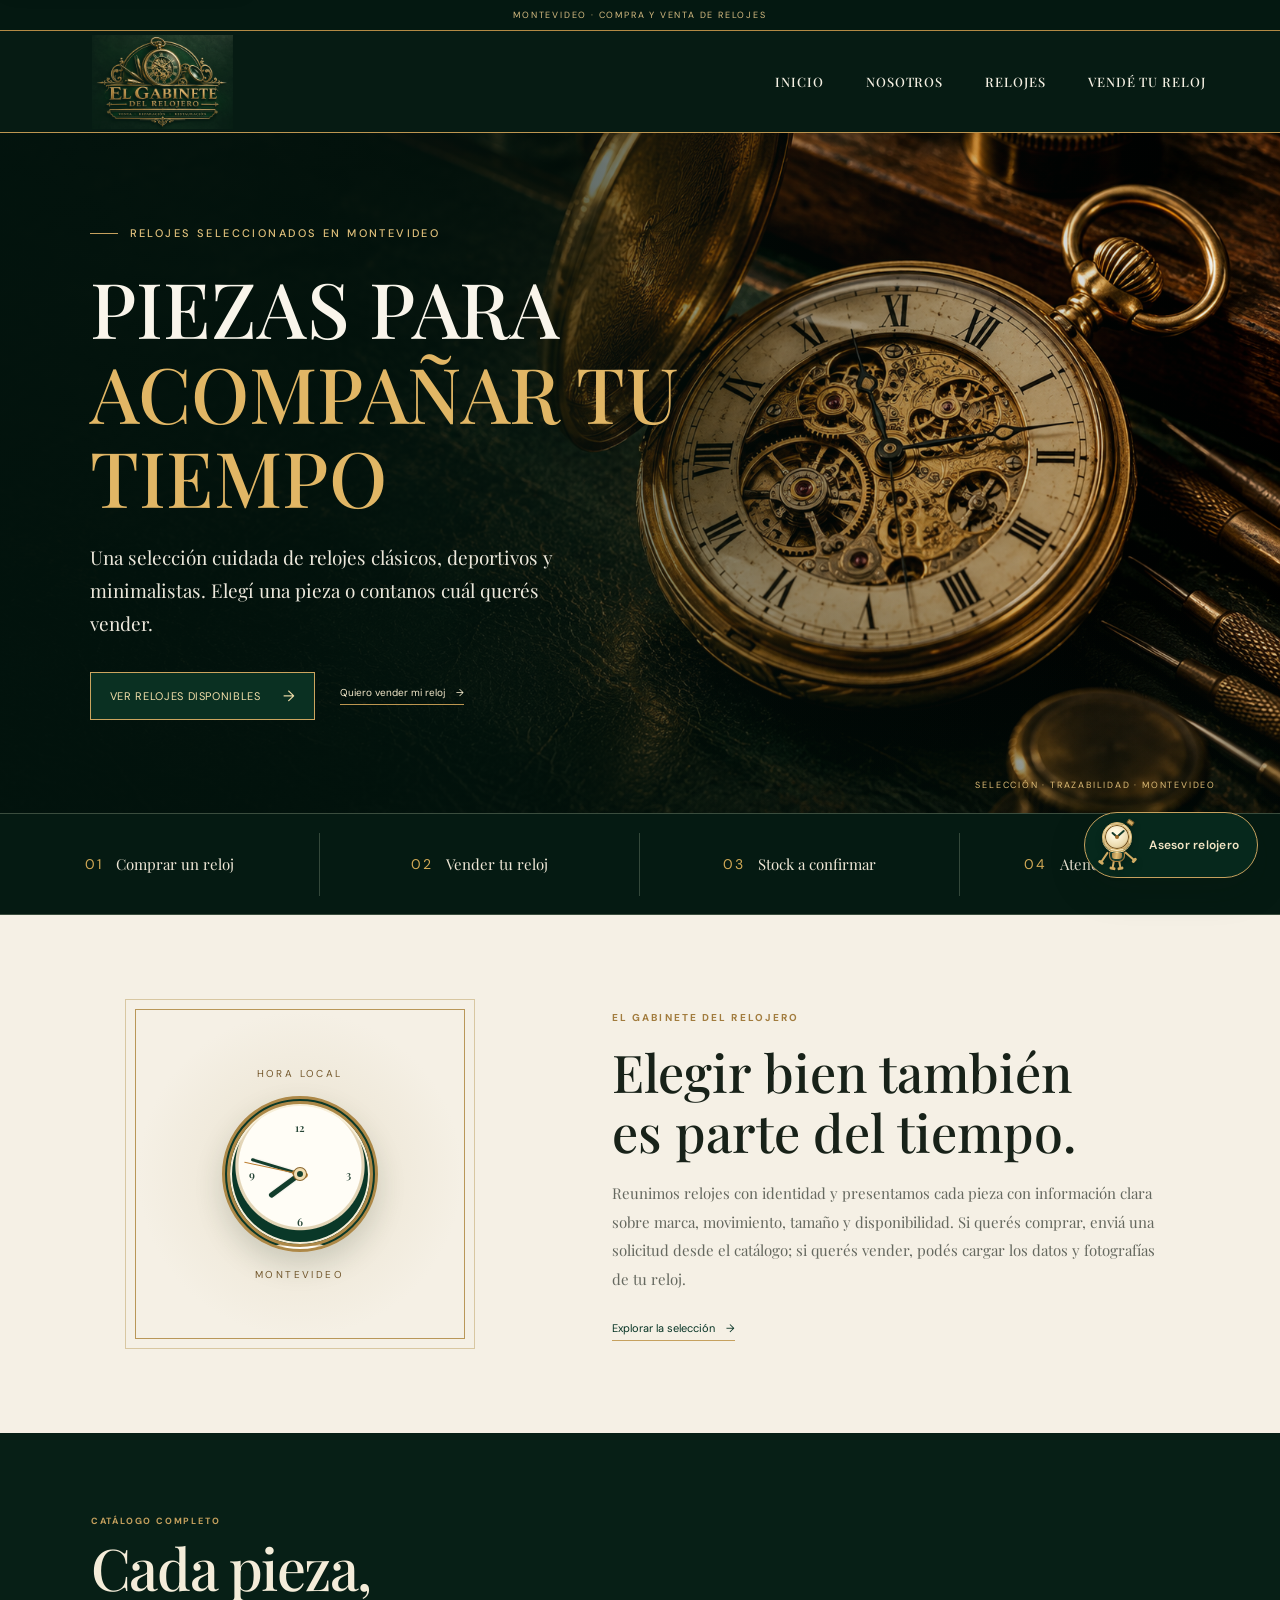
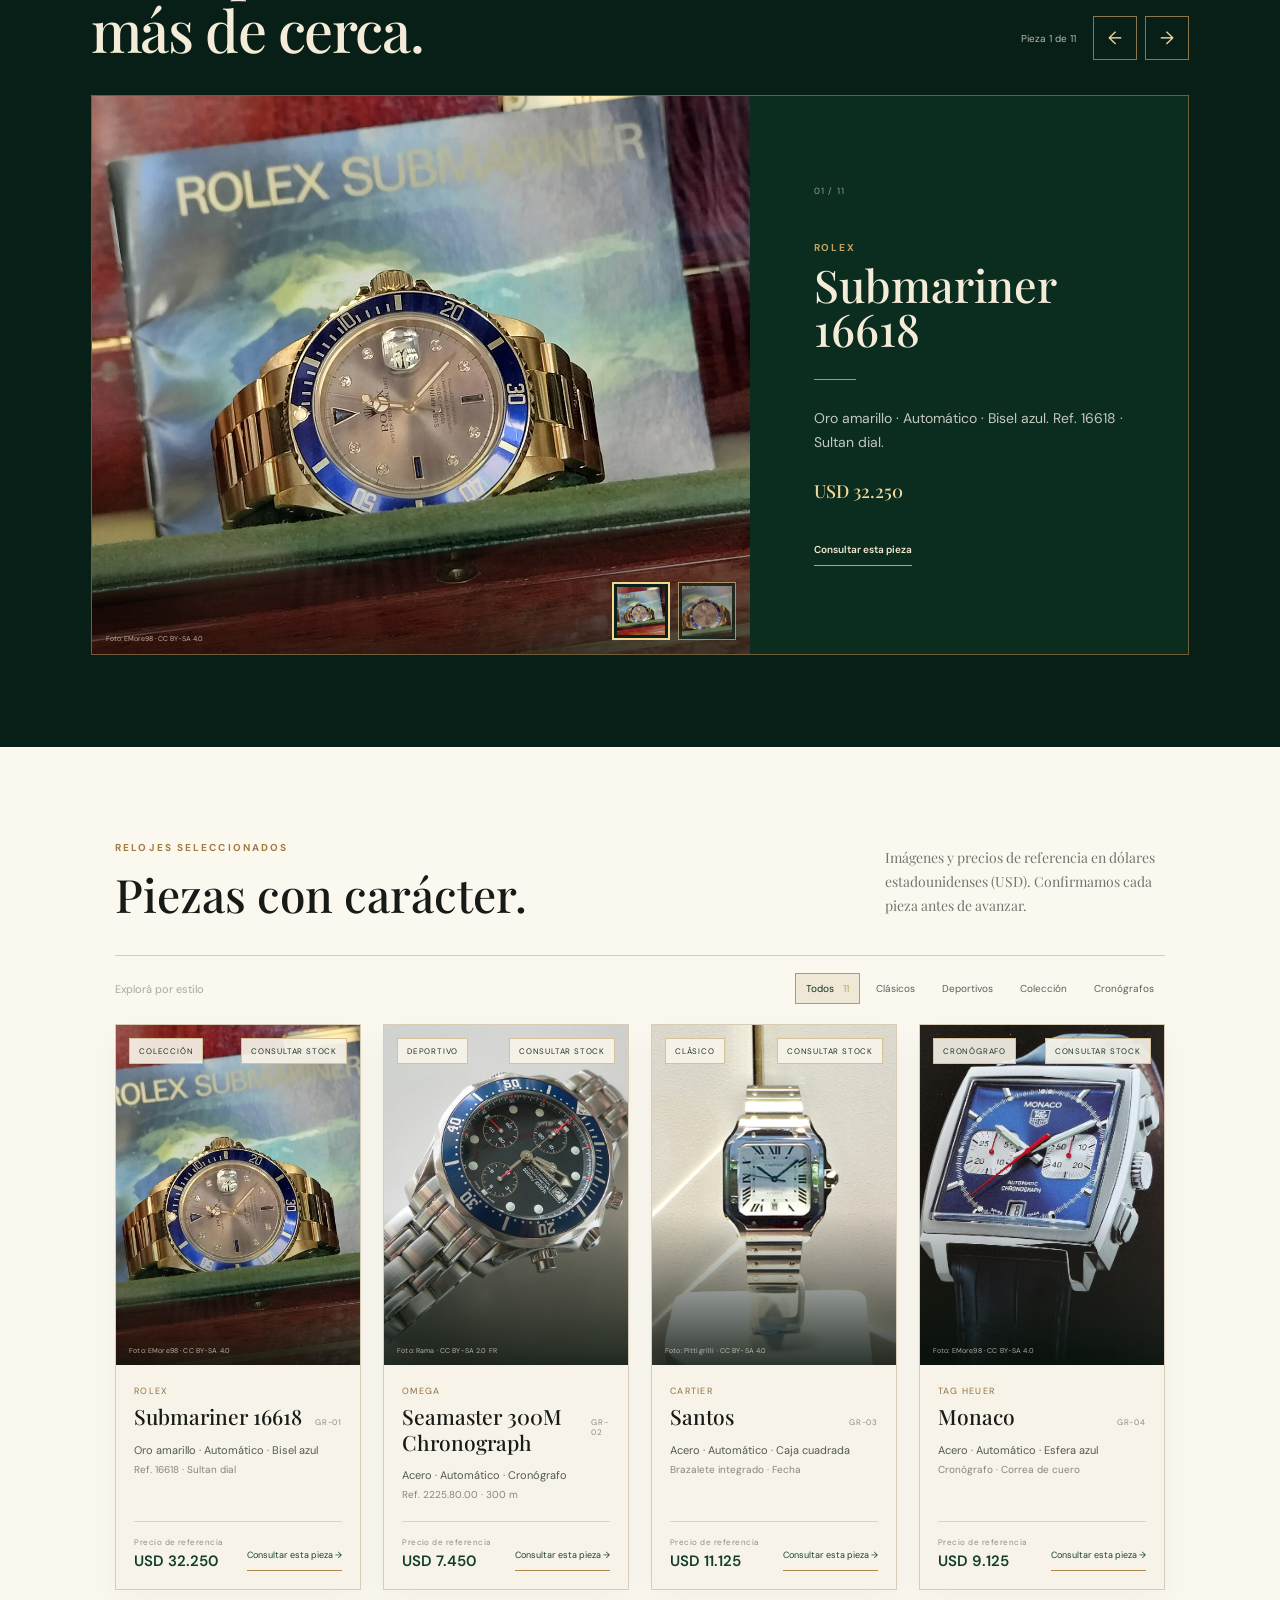
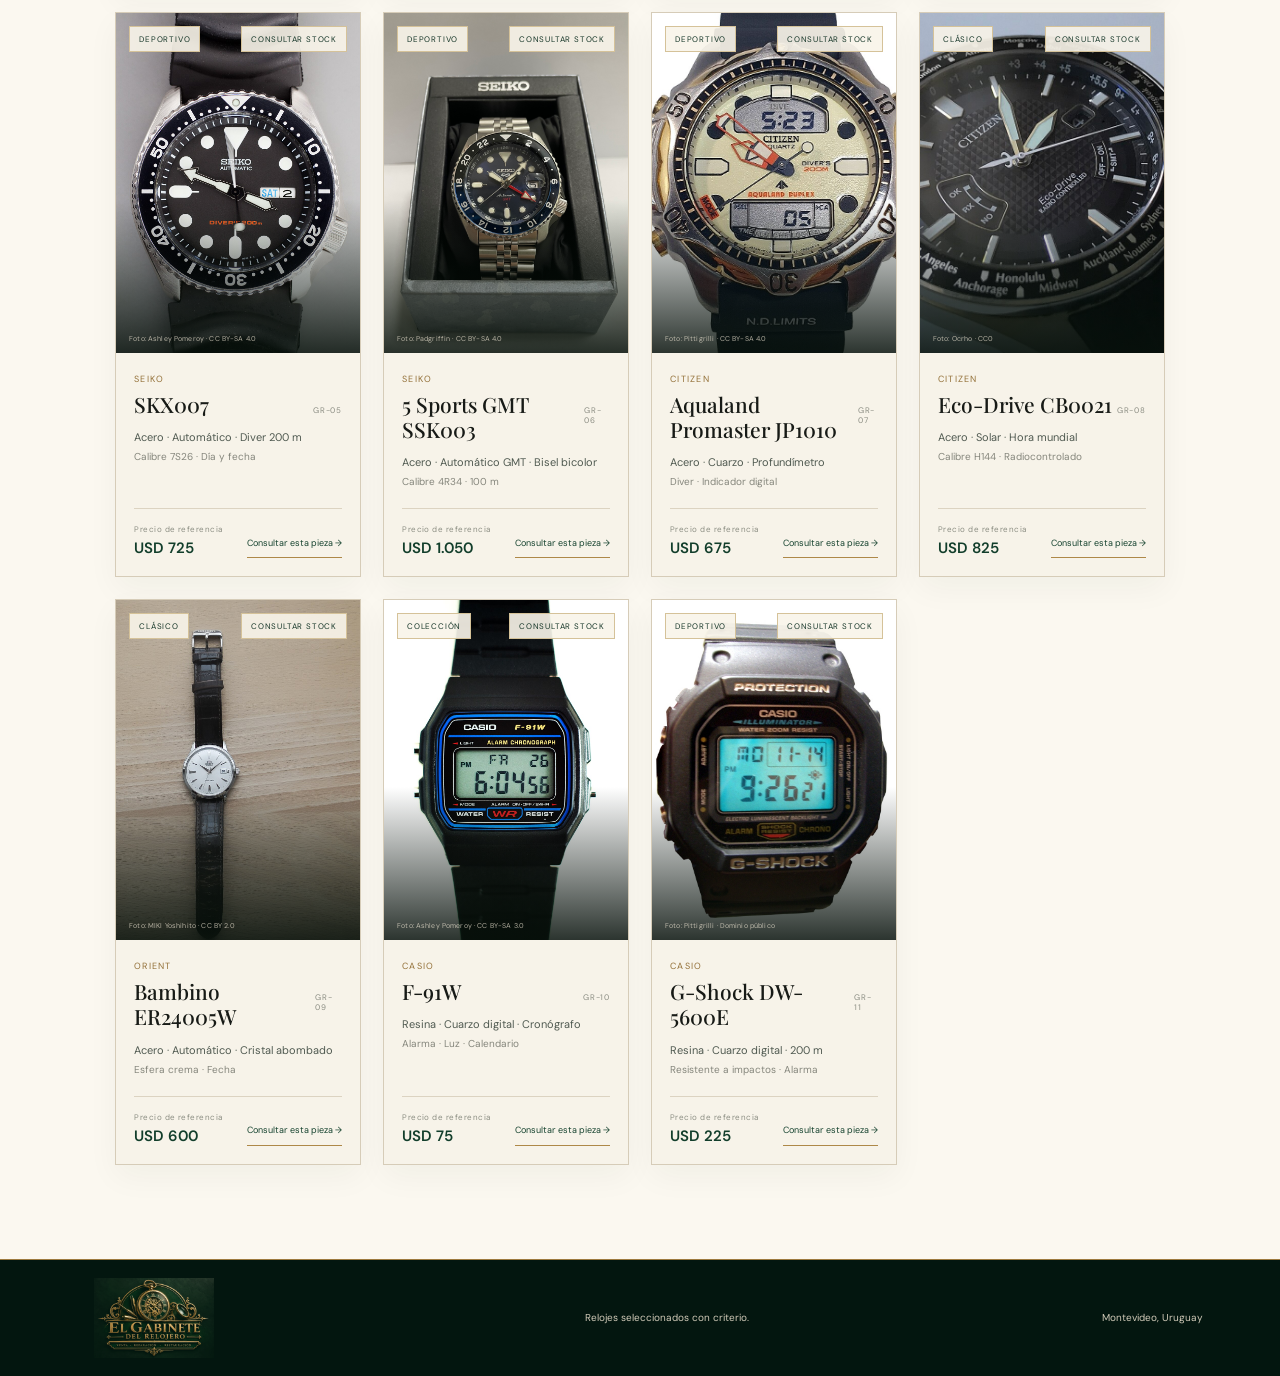
==== index.html @ c12ed879 "Primera subida de proyecto" ====
<!doctype html>
<html lang="es-UY">
<head>
  <meta charset="utf-8">
  <meta name="viewport" content="width=device-width, initial-scale=1">
  <meta name="theme-color" content="#062017">
  <meta name="description" content="El Gabinete del Relojero: compra y venta de relojes seleccionados en Montevideo.">
  <title>El Gabinete del Relojero — Relojes seleccionados</title>
  <link rel="preconnect" href="https://fonts.googleapis.com">
  <link rel="preconnect" href="https://fonts.gstatic.com" crossorigin>
  <link rel="preload" href="assets/hero-watch.png" as="image" fetchpriority="high">
  <link href="https://fonts.googleapis.com/css2?family=DM+Sans:wght@400;500;600;700&family=Playfair+Display:wght@500;600;700&display=swap" rel="stylesheet">
  <link rel="stylesheet" href="styles.css">
</head>
<body>
  <a class="skip-link" id="skip-link" href="#store-view">Saltar al contenido principal</a>
  <div class="announcement">MONTEVIDEO · COMPRA Y VENTA DE RELOJES</div>
  <header class="site-header">
    <a class="brand" href="#inicio" aria-label="El Gabinete del Relojero, inicio"><img class="brand-logo" src="assets/logo.png" alt="El Gabinete del Relojero" width="1536" height="1024" fetchpriority="high"></a>
    <button class="menu-toggle" id="menu-toggle" type="button" aria-expanded="false" aria-controls="main-nav" aria-label="Abrir menú">☰</button>
    <nav class="main-nav" id="main-nav" aria-label="Navegación principal"><a href="#inicio">Inicio</a><a href="#nosotros">Nosotros</a><a href="#relojes">Relojes</a><a href="vende-tu-reloj.html">Vendé tu reloj</a></nav>
  </header>

  <main id="store-view">
    <section class="hero" id="inicio">
      <div class="hero-copy">
        <p class="eyebrow"><span aria-hidden="true"></span> RELOJES SELECCIONADOS EN MONTEVIDEO</p>
        <h1>PIEZAS PARA<br><em>ACOMPAÑAR TU TIEMPO</em></h1>
        <p class="hero-intro">Una selección cuidada de relojes clásicos, deportivos y minimalistas. Elegí una pieza o contanos cuál querés vender.</p>
        <div class="hero-actions"><a class="button button-dark" href="#relojes">Ver relojes disponibles <span aria-hidden="true">→</span></a><a class="text-link" href="vende-tu-reloj.html">Quiero vender mi reloj <span aria-hidden="true">→</span></a></div>
      </div>
      <span class="hero-caption">SELECCIÓN · TRAZABILIDAD · MONTEVIDEO</span>
    </section>

    <section class="trust-row" aria-label="Opciones principales"><a href="#relojes"><b>01</b><span>Comprar un reloj</span></a><a href="vende-tu-reloj.html"><b>02</b><span>Vender tu reloj</span></a><a href="#relojes"><b>03</b><span>Stock a confirmar</span></a><a href="#nosotros"><b>04</b><span>Atención personalizada</span></a></section>

    <section class="about-section section-wrap" id="nosotros">
      <div class="about-mark"><span>HORA LOCAL</span><div class="live-watch" id="live-watch" role="img" aria-label="Hora actual en Montevideo"><span class="clock-number clock-twelve">12</span><span class="clock-number clock-three">3</span><span class="clock-number clock-six">6</span><span class="clock-number clock-nine">9</span><span class="clock-hand hour-hand" aria-hidden="true"></span><span class="clock-hand minute-hand" aria-hidden="true"></span><span class="clock-hand second-hand" aria-hidden="true"></span><span class="clock-pin" aria-hidden="true"></span></div><span>MONTEVIDEO</span></div>
      <div class="about-copy"><p class="eyebrow">EL GABINETE DEL RELOJERO</p><h2>Elegir bien también<br>es parte del tiempo.</h2><p>Reunimos relojes con identidad y presentamos cada pieza con información clara sobre marca, movimiento, tamaño y disponibilidad. Si querés comprar, enviá una solicitud desde el catálogo; si querés vender, podés cargar los datos y fotografías de tu reloj.</p><a class="text-link" href="#relojes">Explorar la selección <span aria-hidden="true">→</span></a></div>
    </section>

    <section class="japan-showcase" aria-labelledby="japan-showcase-title">
      <header class="showcase-header">
        <div><p>CATÁLOGO COMPLETO</p><h2 id="japan-showcase-title">Cada pieza, más de cerca.</h2></div>
        <div class="showcase-navigation"><span id="japan-showcase-status" aria-live="polite">Pieza 1 de 11</span><button id="japan-showcase-prev" type="button" aria-label="Ver reloj anterior">←</button><button id="japan-showcase-next" type="button" aria-label="Ver reloj siguiente">→</button></div>
      </header>
      <div class="showcase-track" id="japan-showcase-track" role="region" aria-roledescription="carrusel" aria-label="Todos los relojes del catálogo" tabindex="0"></div>
    </section>

    <section class="collection section-wrap" id="relojes">
      <div class="section-heading"><div><p class="eyebrow">RELOJES SELECCIONADOS</p><h2>Piezas con carácter.</h2></div><p class="section-note">Imágenes y precios de referencia en dólares estadounidenses (USD). Confirmamos cada pieza antes de avanzar.</p></div>
      <div class="category-row"><span class="category-label" id="filter-label">Explorá por estilo</span><div class="filters" id="filters" role="group" aria-labelledby="filter-label"><button class="filter active" type="button" data-filter="Todos" aria-pressed="true">Todos <span id="product-count" aria-hidden="true">04</span></button><button class="filter" type="button" data-filter="Clásico" aria-pressed="false">Clásicos</button><button class="filter" type="button" data-filter="Deportivo" aria-pressed="false">Deportivos</button><button class="filter" type="button" data-filter="Colección" aria-pressed="false">Colección</button><button class="filter" type="button" data-filter="Cronógrafo" aria-pressed="false">Cronógrafos</button></div></div>
      <div class="product-grid" id="product-grid" aria-live="polite"></div>
    </section>

  </main>
  <section class="watch-assistant" id="watch-assistant" data-context="general" aria-label="Asistente virtual">
    <div class="assistant-panel" id="assistant-panel" aria-labelledby="assistant-title" hidden>
      <header class="assistant-header">
        <div class="assistant-identity"><span class="clock-friend clock-friend-small" aria-hidden="true"><span class="clock-friend-crown"></span><span class="clock-friend-head"><span class="clock-friend-hour"></span><span class="clock-friend-minute"></span><span class="clock-friend-pin"></span></span><span class="clock-friend-body"></span><span class="clock-friend-arm clock-friend-arm-left"></span><span class="clock-friend-arm clock-friend-arm-right"></span><span class="clock-friend-leg clock-friend-leg-left"></span><span class="clock-friend-leg clock-friend-leg-right"></span></span><span><b id="assistant-title">El Gabinete te asesora</b><small>Asistente virtual · Montevideo</small></span></div>
        <div class="assistant-tools">
          <button class="assistant-icon-button" id="assistant-history-toggle" type="button" aria-label="Ver conversaciones anteriores" title="Conversaciones anteriores">◷</button>
          <button class="assistant-icon-button" id="assistant-new" type="button" aria-label="Iniciar una conversación nueva" title="Nueva conversación">＋</button>
          <button class="assistant-icon-button" id="assistant-close" type="button" aria-label="Cerrar asistente" title="Cerrar">×</button>
        </div>
      </header>
      <div class="assistant-history" id="assistant-history" hidden><p>Conversaciones recientes</p><div id="assistant-history-list"></div></div>
      <div class="assistant-messages" id="assistant-messages" role="log" aria-live="polite" aria-relevant="additions text" aria-label="Mensajes de la conversación"></div>
      <form class="assistant-form" id="assistant-form">
        <label class="sr-only" for="assistant-input">Escribí tu consulta</label>
        <textarea id="assistant-input" name="message" rows="1" maxlength="2000" placeholder="¿En qué podemos ayudarte?" required></textarea>
        <button type="submit" id="assistant-send" aria-label="Enviar mensaje"><span aria-hidden="true">↑</span></button>
      </form>
      <p class="assistant-note">Orientación general. La disponibilidad se confirma al responder tu solicitud.</p>
    </div>
    <button class="assistant-launcher" id="assistant-open" type="button" aria-label="Abrir asesor relojero" aria-expanded="false" aria-controls="assistant-panel"><span class="clock-friend" aria-hidden="true"><span class="clock-friend-crown"></span><span class="clock-friend-head"><span class="clock-friend-hour"></span><span class="clock-friend-minute"></span><span class="clock-friend-pin"></span></span><span class="clock-friend-body"></span><span class="clock-friend-arm clock-friend-arm-left"></span><span class="clock-friend-arm clock-friend-arm-right"></span><span class="clock-friend-leg clock-friend-leg-left"></span><span class="clock-friend-leg clock-friend-leg-right"></span></span><span>Asesor relojero</span></button>
  </section>
  <div class="toast" id="toast" role="status" aria-live="polite" aria-atomic="true"></div>
  <footer class="site-footer"><a class="brand footer-brand" href="#inicio"><img class="brand-logo" src="assets/logo.png" alt="El Gabinete del Relojero" width="1536" height="1024" loading="lazy"></a><span>Relojes seleccionados con criterio.</span><span>Montevideo, Uruguay</span></footer>
  <script src="app.js"></script>
  <script src="chat-widget.js" defer></script>
</body>
</html>
---- styles.css ----
﻿:root{--paper:#f5f2ec;--white:#fffefa;--ink:#202522;--muted:#777d74;--line:#dedbd2;--green:#234737;--green2:#365a48;--gold:#bd9762;--serif:'Playfair Display',Georgia,serif;--sans:'DM Sans',Arial,sans-serif}*{box-sizing:border-box}html{scroll-behavior:smooth}body{margin:0;background:var(--paper);color:var(--ink);font-family:var(--sans);font-size:14px}button,input{font:inherit}button,a{-webkit-tap-highlight-color:transparent}a{color:inherit;text-decoration:none}.announcement{height:30px;background:var(--green);color:#e7e8df;text-align:center;font-size:10px;letter-spacing:.12em;padding:8px}.site-header{height:82px;padding:0 7.1%;display:flex;align-items:center;justify-content:space-between;border-bottom:1px solid #d7d3ca;background:var(--paper)}.brand{display:flex;align-items:center;gap:11px;font-size:12px;letter-spacing:.13em;line-height:1.25}.brand b{font-weight:700}.brand small{display:block;color:var(--muted);font-size:8px;letter-spacing:.19em;margin-top:5px}.brand-mark{width:34px;height:34px;border:1px solid var(--gold);color:var(--green);display:grid;place-items:center;font:600 13px var(--serif);letter-spacing:-.06em}.main-nav{display:flex;gap:38px;color:#535951;font-size:12px}.main-nav a:hover,.text-link:hover{color:var(--gold)}.admin-link{background:none;border:0;border-bottom:1px solid var(--green);color:var(--green);font-size:11px;padding:8px 0;cursor:pointer}.admin-link span{padding-left:8px}.hero{min-height:515px;display:grid;grid-template-columns:1fr 1fr;padding:66px 12.1% 52px;overflow:hidden}.hero-copy{position:relative;z-index:1;padding-top:18px}.eyebrow{font-size:9px;letter-spacing:.2em;color:var(--green);font-weight:700}.hero .eyebrow{display:flex;align-items:center;gap:9px}.hero .eyebrow span{display:block;width:20px;height:1px;background:var(--gold)}h1,h2,p{margin-top:0}.hero h1{font:500 clamp(47px,6vw,72px)/.98 var(--serif);letter-spacing:-.045em;margin:28px 0 22px}.hero-intro{max-width:360px;color:#686d65;font-size:13px;line-height:1.8}.hero-actions{display:flex;align-items:center;gap:24px;margin-top:28px}.button{display:inline-flex;align-items:center;justify-content:space-between;gap:22px;padding:14px 17px;font-size:10px;letter-spacing:.02em;transition:transform .2s,opacity .2s}.button span{font-size:15px}.button-dark{background:var(--green);color:white}.button-dark:hover{background:var(--green2);transform:translateY(-1px)}.text-link{font-size:10px;border-bottom:1px solid var(--gold);padding:0 0 5px;color:var(--green)}.text-link span{padding-left:8px}.hero-note{position:absolute;bottom:-22px;display:flex;gap:10px;align-items:center;color:#747970;font:11px/1.55 var(--serif)}.note-line{height:30px;width:1px;background:var(--gold)}.hero-art{position:relative;min-height:390px;display:grid;place-items:center}.sun-disc{position:absolute;width:292px;height:292px;border-radius:50%;background:#e9e4d8;right:7%;top:2%}.art-orbit{position:absolute;border:1px solid #ded8c9;border-radius:50%;width:380px;height:380px;right:-1%;top:-5%}.hero-watch{position:relative;width:138px;height:300px;display:flex;flex-direction:column;align-items:center;filter:drop-shadow(12px 18px 13px #45513a30);transform:rotate(-11deg);z-index:1}.watch-strap{width:74px;height:106px;background:linear-gradient(90deg,#565345,#857b60 45%,#49473b);border:1px solid #49463b;position:relative}.strap-top{border-radius:32px 32px 9px 9px}.strap-bottom{border-radius:8px 8px 30px 30px}.watch-strap:after{content:'';position:absolute;inset:15px 24px;background:repeating-linear-gradient(to bottom,transparent 0 12px,#d2c49d 12px 13px)}.watch-face{width:138px;height:138px;border-radius:50%;background:linear-gradient(135deg,#c7a16a,#f0dfb8 25%,#927044 48%,#e5c895 64%,#795c38);padding:7px;z-index:1;box-shadow:inset 0 0 0 1px #655238}.face-inner{height:100%;border-radius:50%;border:2px solid #d2b980;background:radial-gradient(circle at 32% 23%,#395847,#1e3c30 73%);position:relative}.face-inner:before{content:'EL GABINETE';position:absolute;top:38px;left:0;right:0;text-align:center;color:#e2d6b8;font:6px var(--sans);letter-spacing:.12em}.hand{position:absolute;display:block;left:50%;bottom:50%;transform-origin:bottom;background:#ead9b1;border-radius:3px}.hand-hour{width:3px;height:30px;transform:translateX(-50%) rotate(42deg)}.hand-minute{width:2px;height:43px;transform:translateX(-50%) rotate(137deg)}.pin{position:absolute;left:50%;top:50%;width:7px;height:7px;background:#c8a771;border-radius:50%;transform:translate(-50%,-50%)}.date{position:absolute;right:17px;top:62px;color:#e6d8bb;font-size:5px}.tick{position:absolute;width:1px;height:5px;background:#c7ae7b;left:50%;top:5px;transform-origin:0 54px}.t1{transform:rotate(90deg)}.t2{transform:rotate(180deg)}.t3{transform:rotate(270deg)}.crown{position:absolute;width:9px;height:17px;background:#aa895a;right:-7px;top:142px;border-radius:0 4px 4px 0}.art-caption{position:absolute;bottom:0;right:0;font-size:8px;letter-spacing:.16em;color:#747a70}.trust-row{min-height:72px;border-top:1px solid var(--line);border-bottom:1px solid var(--line);display:flex;justify-content:center;gap:9%;align-items:center}.trust-row div{display:flex;align-items:center;gap:10px;color:#646a61;font-size:10px}.trust-row b{font:14px var(--serif);color:var(--gold)}.section-wrap{padding:80px 12.1%}.section-heading{display:flex;justify-content:space-between;align-items:end;margin-bottom:34px}.section-heading h2,.tracking h2{font:500 34px/1.15 var(--serif);letter-spacing:-.025em;margin:12px 0 0}.category-row{display:flex;align-items:center;justify-content:space-between;border-top:1px solid var(--line);padding:16px 0 20px}.category-label{font-size:10px;color:var(--muted)}.filters{display:flex;gap:8px}.filter{border:1px solid transparent;background:none;padding:8px 10px;color:#777d74;font-size:10px;cursor:pointer}.filter.active{border-color:#c4b69e;color:var(--green);background:#ede9df}.filter span{padding-left:6px;color:var(--gold)}.product-grid{display:grid;grid-template-columns:repeat(4,1fr);gap:18px}.product-card{min-width:0}.product-visual{height:204px;background:#eae6dd;position:relative;display:grid;place-items:center;overflow:hidden}.product-card:nth-child(2n) .product-visual{background:#e6e9e3}.product-tag{position:absolute;left:12px;top:12px;background:var(--white);padding:6px 8px;font-size:8px;letter-spacing:.06em;color:var(--green);z-index:1}.mini-watch{height:142px;width:69px;position:relative;display:flex;align-items:center;flex-direction:column;filter:drop-shadow(6px 8px 5px #2431282a);transform:rotate(-10deg)}.mini-strap{width:31px;height:52px;background:linear-gradient(90deg,#423e32,#8c7653,#453e32)}.mini-dial{position:relative;width:68px;height:68px;border-radius:50%;padding:6px;background:linear-gradient(140deg,#dec48f,#907149,#e6d1a9);z-index:1}.mini-dial:before{content:'';position:absolute;inset:5px;border-radius:50%;background:var(--dial,#2c4a3e);border:1px solid #cbb27c}.mini-dial:after{content:'';position:absolute;top:22px;left:33px;width:1px;height:19px;background:#e9d9b9;transform:rotate(35deg);transform-origin:bottom}.mini-strap.bottom{height:39px}.product-card:nth-child(2) .mini-strap{background:linear-gradient(90deg,#262723,#6b6b60,#282925)}.product-card:nth-child(2) .mini-dial:before{background:#242b2d}.product-card:nth-child(3) .mini-strap,.product-card:nth-child(4) .mini-strap{background:linear-gradient(90deg,#8b5134,#c58b62,#75432d)}.product-card:nth-child(3) .mini-dial:before{background:#e5ddcc}.product-card:nth-child(4) .mini-dial:before{background:#325960}.product-details{padding:14px 1px}.product-meta{display:flex;justify-content:space-between;align-items:center}.product-name{font:500 16px var(--serif)}.product-category{font-size:8px;letter-spacing:.1em;color:#8b8c81;text-transform:uppercase}.product-description{font-size:10px;color:#777d74;margin:8px 0 12px}.product-bottom{display:flex;justify-content:space-between;align-items:center}.price{font-size:12px;font-weight:600;color:var(--green)}.add-sale{border:0;background:none;color:var(--green);font-size:9px;border-bottom:1px solid var(--gold);padding:0 0 4px;cursor:pointer}.service-band{display:grid;grid-template-columns:1fr 1fr;background:var(--green);color:#f5f2ec;min-height:360px}.service-art{position:relative;overflow:hidden;background:radial-gradient(ellipse at 45% 60%,#49624d 0,#2e4b3a 55%,#234737 77%);display:grid;place-items:center}.service-art:before,.service-art:after{content:'';position:absolute;width:250px;height:250px;border:1px solid #ffffff16;border-radius:50%}.service-art:after{width:330px;height:330px}.tool-dial{width:145px;height:145px;border-radius:50%;background:radial-gradient(circle,#d8c291,#b89a67);position:relative;box-shadow:0 0 0 9px #a28657,0 0 0 11px #e1d0aa,0 15px 22px #17281d66}.tool-dial:before{content:'';position:absolute;inset:12px;border:1px solid #7b684a;border-radius:50%}.tool-sun{position:absolute;inset:27px;border-radius:50%;background:linear-gradient(135deg,#e9d9b1,#bca77b);opacity:.9}.tool-hand{position:absolute;width:3px;height:48px;left:71px;top:28px;background:#435442;transform:rotate(37deg);transform-origin:bottom;border-radius:5px}.tool-center{position:absolute;width:8px;height:8px;border-radius:50%;left:68px;top:68px;background:#425443}.service-stamp{position:absolute;right:20%;bottom:16%;font:10px/1.4 var(--serif);color:#ded1b0;letter-spacing:.1em;transform:rotate(-12deg);border:1px solid #ded1b088;border-radius:50%;width:58px;height:58px;display:grid;place-items:center;text-align:center}.service-copy{padding:64px 12% 58px 10%;align-self:center}.service-copy .eyebrow{color:#cdb589}.service-copy h2{font:500 37px/1.15 var(--serif);margin:16px 0}.service-copy>p:not(.eyebrow){font-size:11px;line-height:1.8;color:#d4d9d0;max-width:420px}.service-points{display:grid;gap:11px;margin:21px 0 25px;font-size:10px;color:#e7e9e2}.service-points span::first-letter{color:#d0b27f}.button-light{background:#e9e2d5;color:var(--green)}.button-light:hover{background:#fff8eb}.tracking{display:grid;grid-template-columns:1.1fr .9fr;gap:10%;align-items:center}.tracking h2{font-size:32px;margin:10px 0}.tracking p:not(.eyebrow){color:#777d74;font-size:11px}.tracking-form label{display:block;font-size:9px;color:#777d74;margin-bottom:8px}.input-combo{display:flex;border:1px solid #cec9be;background:#fffefa}.input-combo input{flex:1;min-width:0;border:0;background:transparent;padding:13px;font-size:11px;outline:none}.input-combo button{width:46px;border:0;background:var(--green);color:white;font-size:18px;cursor:pointer}.tracking-result{font-size:10px;line-height:1.6;margin-top:10px;color:var(--green)}.site-footer{background:#ece8df;border-top:1px solid var(--line);min-height:96px;padding:22px 7.1%;display:flex;align-items:center;justify-content:space-between;color:#73786f;font-size:9px}.footer-brand{color:var(--ink)}.hidden{display:none!important}
/* AdministraciÃ³n */
.admin-view{min-height:calc(100vh - 30px);display:grid;grid-template-columns:235px 1fr;background:#f5f6f3}.admin-sidebar{background:#203c30;color:#edf0ea;padding:26px 18px;display:flex;flex-direction:column}.admin-brand{margin:0 0 50px 4px;color:#f4f2ea}.admin-brand small{color:#abb7a9}.admin-sidebar .sidebar-label{font-size:8px;letter-spacing:.16em;color:#9aa99c;margin:0 0 14px 9px}.side-item{display:flex;align-items:center;gap:11px;padding:12px 10px;background:transparent;color:#c7d0c6;border:0;text-align:left;font-size:11px;cursor:pointer;border-radius:3px}.side-item>span{font-size:15px;width:18px;text-align:center}.side-item.selected,.side-item:hover{background:#355243;color:white}.side-item em{font-style:normal;margin-left:auto;border-radius:10px;background:#bd9762;color:white;font-size:9px;padding:3px 7px}.sidebar-bottom{margin-top:auto;border-top:1px solid #ffffff20;padding:17px 4px 0;font-size:9px;color:#c1cbbf}.online-dot{display:inline-block;width:6px;height:6px;background:#8fbd83;border-radius:50%;margin-right:5px}.sidebar-bottom button{display:block;margin-top:17px;border:0;background:none;color:#d2d9ce;padding:0;font-size:9px;cursor:pointer}.admin-main{min-width:0}.admin-top{min-height:96px;padding:19px 4.6%;display:flex;align-items:center;justify-content:space-between;border-bottom:1px solid #e1e4dc;background:#fbfcf9}.admin-top .eyebrow{font-size:8px;color:#8a9087;margin-bottom:7px}.admin-top h1{font:500 25px var(--serif);margin:0}.admin-user{display:flex;align-items:center;gap:9px;font-size:10px}.admin-user small{display:block;color:#868c82;margin-top:4px;font-size:9px}.user-avatar{width:31px;height:31px;border-radius:50%;display:grid;place-items:center;color:#fff;background:var(--green);font:11px var(--serif)}.admin-content{padding:28px 4.6% 50px;max-width:1250px}.welcome-admin{display:flex;justify-content:space-between;align-items:center;margin-bottom:20px}.welcome-admin h2{font:500 19px var(--serif);margin:0 0 5px}.welcome-admin p{font-size:10px;color:#7e857b;margin:0}.admin-primary{border:0;background:var(--green);color:white;padding:12px 15px;font-size:10px;cursor:pointer}.stat-grid{display:grid;grid-template-columns:repeat(4,1fr);gap:12px;margin-bottom:18px}.stat-card{background:#fff;border:1px solid #e7e9e3;padding:15px}.stat-label{color:#80877d;font-size:9px}.stat-value{display:block;font:500 25px var(--serif);margin:12px 0 7px;color:#283d30}.stat-note{font-size:8px;color:#8c9488}.admin-columns{display:grid;grid-template-columns:1.2fr .8fr;gap:15px}.panel{background:#fff;border:1px solid #e7e9e3;padding:18px;margin-bottom:14px}.panel-head{display:flex;justify-content:space-between;align-items:center;margin-bottom:15px}.panel h3{font:500 15px var(--serif);margin:0}.small-link{border:0;border-bottom:1px solid var(--gold);background:none;color:var(--green);font-size:9px;padding:0 0 3px;cursor:pointer}.data-table{width:100%;border-collapse:collapse;font-size:9px;text-align:left}.data-table th{padding:9px 5px;color:#81877e;border-bottom:1px solid #e9ece5;font-size:8px;font-weight:500}.data-table td{padding:11px 5px;border-bottom:1px solid #f0f1ed;color:#414840}.data-table tr:last-child td{border-bottom:0}.pill{display:inline-block;padding:5px 7px;font-size:8px;background:#edf3e9;color:#476647;border-radius:20px}.pill.warn{background:#f7f0df;color:#94703a}.pill.blue{background:#edf1f3;color:#58717b}.inventory-list{display:grid;gap:12px}.inventory-item{display:flex;align-items:center;gap:10px}.inventory-icon{width:32px;height:32px;background:#eeeae1;display:grid;place-items:center;color:var(--gold);font-size:16px}.inventory-item div:nth-child(2){flex:1}.inventory-item b{font-size:9px;font-weight:500}.inventory-item small{display:block;color:#858b82;font-size:8px;margin-top:4px}.inventory-item strong{font-size:9px;color:var(--green)}.quick-actions{display:grid;grid-template-columns:repeat(3,1fr);gap:10px}.quick-action{border:1px solid #e6e8e2;background:#fafbf8;padding:14px;text-align:left;font-size:9px;color:#495249;cursor:pointer}.quick-action span{display:block;font-size:17px;color:var(--gold);margin-bottom:9px}.page-toolbar{display:flex;align-items:center;justify-content:space-between;margin-bottom:16px}.page-toolbar h2{font:500 19px var(--serif);margin:0}.search-box{border:1px solid #dce0d9;background:#fff;padding:9px 10px;min-width:220px;font-size:9px;outline-color:#63816a}.row-actions{display:flex;gap:5px}.row-action{border:1px solid #dfe3db;background:#fff;padding:5px 7px;color:#506651;font-size:8px;cursor:pointer}.row-action:hover{background:#edf2eb}.empty-state{text-align:center;color:#838a80;padding:32px;font-size:10px}.modal-backdrop{position:fixed;inset:0;background:#18231d75;display:grid;place-items:center;padding:18px;z-index:10}.modal{width:min(440px,100%);background:#fffefa;padding:25px;box-shadow:0 12px 50px #17251c36}.modal h2{font:500 23px var(--serif);margin:0 0 5px}.modal>p{font-size:10px;color:#81877e;margin-bottom:20px}.modal-close{float:right;border:0;background:none;font-size:21px;color:#72796f;cursor:pointer}.form-grid{display:grid;grid-template-columns:1fr 1fr;gap:12px}.field{display:grid;gap:6px}.field.wide{grid-column:1/-1}.field label{font-size:9px;color:#687067}.field input,.field select,.field textarea{width:100%;border:1px solid #dce0d8;background:#fff;padding:10px;font-size:10px;outline-color:#728e76}.field textarea{min-height:74px;resize:vertical}.modal-submit{margin-top:18px;width:100%;border:0;background:var(--green);color:white;padding:12px;font-size:10px;cursor:pointer}.toast{position:fixed;right:24px;bottom:24px;padding:12px 18px;background:#203c30;color:white;font-size:11px;box-shadow:0 8px 24px #1113;opacity:0;transform:translateY(8px);pointer-events:none;transition:opacity .25s,transform .25s;z-index:20}.toast.show{opacity:1;transform:translateY(0)}
body.staff-mode #store-view,body.staff-mode>.site-header,body.staff-mode>.site-footer{display:none!important}.storage-note{display:block;margin-top:8px;color:#97a698;font-size:8px}
@media(max-width:900px){.site-header{padding:0 5%}.hero{padding:55px 8%;}.section-wrap{padding:65px 8%}.product-grid{grid-template-columns:repeat(2,1fr);row-gap:8px}.product-visual{height:220px}.service-copy{padding:50px 8%}.admin-view{grid-template-columns:185px 1fr}.admin-sidebar{padding:20px 12px}.stat-grid{grid-template-columns:repeat(2,1fr)}}
@media(max-width:620px){.announcement{font-size:8px}.site-header{height:68px;padding:0 18px}.main-nav{display:none}.brand{font-size:10px}.brand-mark{width:31px;height:31px}.hero{display:block;padding:47px 24px 38px;min-height:0}.hero-copy{padding:0}.hero h1{font-size:57px;margin:22px 0 17px}.hero-intro{font-size:12px}.hero-actions{gap:15px;flex-wrap:wrap;margin-top:22px}.hero-art{min-height:320px;margin-top:20px}.sun-disc{width:235px;height:235px;right:10%;top:8%}.art-orbit{width:300px;height:300px;right:0;top:0}.hero-watch{transform:scale(.86) rotate(-11deg)}.hero-note{display:none}.trust-row{gap:0;justify-content:space-around;padding:14px 12px}.trust-row div{gap:6px;font-size:8px;max-width:29%}.trust-row b{font-size:11px}.section-wrap{padding:55px 20px}.section-heading{align-items:start;gap:12px;flex-direction:column}.section-heading h2,.tracking h2{font-size:29px}.category-row{align-items:flex-start;gap:12px;flex-direction:column}.filters{width:100%;overflow:auto}.filter{white-space:nowrap;padding:8px}.product-grid{gap:8px}.product-visual{height:165px}.mini-watch{transform:scale(.83) rotate(-10deg)}.product-name{font-size:14px}.product-description{font-size:9px;line-height:1.4}.service-band{grid-template-columns:1fr}.service-art{min-height:230px}.service-copy{padding:35px 26px 42px}.service-copy h2{font-size:32px}.tracking{grid-template-columns:1fr;gap:18px}.site-footer{padding:20px;align-items:flex-start;flex-direction:column;gap:13px}.admin-link{font-size:9px}.admin-view{display:block;min-height:100vh}.admin-sidebar{position:sticky;top:0;z-index:4;height:auto;padding:10px 12px;display:flex;flex-direction:row;align-items:center;gap:4px;overflow:auto}.admin-brand{margin:0 12px 0 0;flex-shrink:0;font-size:8px;gap:6px}.admin-brand .brand-mark{width:27px;height:27px;font-size:11px}.admin-brand small,.admin-sidebar .sidebar-label,.sidebar-bottom{display:none}.side-item{font-size:8px;padding:9px 7px;gap:4px;white-space:nowrap}.side-item>span{font-size:11px;width:auto}.side-item em{font-size:7px;padding:2px 5px}.admin-top{min-height:75px;padding:14px 18px}.admin-content{padding:19px 14px}.admin-user{font-size:0}.admin-user small{display:none}.stat-grid{gap:8px}.stat-card{padding:12px}.stat-value{font-size:22px}.admin-columns{grid-template-columns:1fr}.panel{padding:13px;overflow:auto}.data-table{min-width:450px}.quick-actions{gap:6px}.quick-action{padding:10px;font-size:8px}.page-toolbar{gap:9px;flex-wrap:wrap}.page-toolbar h2{width:100%}.search-box{min-width:0;flex:1}.form-grid{grid-template-columns:1fr}.field.wide{grid-column:auto}}
/* El Gabinete del Relojero: identidad y tienda pÃºblica */
:root{--paper:#f4f0e6;--white:#fffdf7;--ink:#111711;--muted:#a6aa9e;--line:#3a493e;--green:#063324;--green2:#0d4934;--gold:#c6a15e;--serif:'Playfair Display',Georgia,serif;--sans:'DM Sans',Arial,sans-serif}
body{background:#f4f0e6;color:#171a16;font-size:15px}
.announcement{height:auto;min-height:30px;background:#041811;color:#d8bd82;border-bottom:1px solid #b38a45;font-size:9px;letter-spacing:.2em;padding:9px 14px}
.site-header{position:sticky;top:0;z-index:8;height:102px;padding:0 clamp(20px,5.8vw,90px);background:#061b13;color:#f5f0e3;border-bottom:1px solid #bd9651;gap:24px}
.brand{flex:0 0 auto}.brand-logo{display:block;width:176px;height:94px;object-fit:contain;mix-blend-mode:screen}
.main-nav{display:flex;justify-content:center;gap:clamp(17px,3.3vw,52px);color:#f5f0e3;font:500 13px var(--serif);letter-spacing:.07em;text-transform:uppercase}
.main-nav a{position:relative;padding:12px 0;transition:color .2s}.main-nav a:after{content:'';position:absolute;height:1px;left:0;right:100%;bottom:3px;background:var(--gold);transition:right .2s}.main-nav a:hover,.main-nav a:focus-visible{color:#e0bb72}.main-nav a:hover:after,.main-nav a:focus-visible:after{right:0}
.admin-link{flex:0 0 auto;color:#d6b46d;border-color:#a88445;font-size:10px;letter-spacing:.03em}.admin-link:hover{color:white;border-color:white}.admin-link span{padding-left:8px}
.menu-toggle{display:none;border:1px solid #9c7d43;color:#e0bd74;background:transparent;padding:8px 11px}
.hero{position:relative;isolation:isolate;min-height:min(680px,68vw);display:flex;align-items:center;padding:90px clamp(26px,7vw,110px);overflow:hidden;color:#f9f5eb;background:#031a12 url('assets/hero-watch.png') center 47%/cover no-repeat}
.hero:before{content:'';position:absolute;inset:0;z-index:-1;background:linear-gradient(90deg,rgba(2,19,13,.96) 0%,rgba(2,19,13,.84) 33%,rgba(2,19,13,.32) 62%,rgba(2,19,13,.02) 100%),linear-gradient(0deg,rgba(2,18,12,.38),transparent 32%)}
.hero-copy{padding:0;max-width:790px}.hero .eyebrow{color:#e1c17c;font-weight:500;font-size:11px;letter-spacing:.22em;gap:12px}.hero .eyebrow span{width:28px;background:var(--gold)}
.hero h1{font:500 clamp(42px,6vw,81px)/1.1 var(--serif);letter-spacing:.005em;margin:25px 0 22px;text-wrap:balance}.hero h1 em{color:#e1b665;font-style:normal}.hero-intro{max-width:510px;color:#ede8dc;font:400 clamp(15px,1.5vw,19px)/1.75 var(--serif)}
.hero-actions{gap:25px;margin-top:31px}.button{min-height:48px;padding:13px 19px;font-size:11px;letter-spacing:.06em;text-transform:uppercase}.button-dark{background:#0a3022;border:1px solid #cca55f;color:#f3dfaa}.button-dark:hover{background:#12442e}.hero .text-link{color:#f3e8ca;border-color:#bd9650}.hero-caption{position:absolute;right:clamp(22px,5vw,75px);bottom:22px;color:#dfbd77;font-size:9px;letter-spacing:.2em}
.trust-row{background:#051a12;border-color:#3b4d3e;min-height:102px;gap:0}.trust-row>a{width:25%;height:63px;display:flex;align-items:center;justify-content:center;gap:13px;color:#efe7d6;font:15px var(--serif);border-right:1px solid #34483a;transition:color .2s}.trust-row>a:last-child{border:0}.trust-row>a:hover{color:#e6bd6d}.trust-row b{font:14px var(--sans);color:#d2a956;letter-spacing:.12em}
.section-wrap{padding:94px clamp(22px,9vw,145px)}.eyebrow{font-size:10px;letter-spacing:.21em;color:#a27c3e}.section-heading h2,.tracking h2{font:500 clamp(30px,4vw,46px)/1.2 var(--serif);letter-spacing:0;margin:13px 0 0}.section-note{max-width:280px;color:#73756c;font:14px/1.7 var(--serif);margin:0 0 5px}
.about-section{display:grid;grid-template-columns:.8fr 1.2fr;gap:clamp(45px,10vw,155px);align-items:center;background:#f5f0e5;color:#182219}.about-mark{min-height:270px;aspect-ratio:1;max-width:330px;width:100%;margin:auto;display:flex;flex-direction:column;justify-content:center;align-items:center;gap:16px;border:1px solid #b99758;outline:1px solid #d8c7a2;outline-offset:9px;color:#73572b;background:radial-gradient(circle,#e9e1ce,#f5f0e5 70%)}.about-mark span{font-size:10px;letter-spacing:.24em}.about-mark b{font-size:72px;font-weight:400;color:#a88545}.about-copy{max-width:590px}.about-copy h2{font:500 clamp(35px,4.2vw,52px)/1.15 var(--serif);margin:18px 0}.about-copy>p:not(.eyebrow){max-width:570px;color:#65685f;font:15px/1.9 var(--serif);margin:0 0 24px}.about-copy .text-link{font-size:11px}
.live-watch{position:relative;width:156px;aspect-ratio:1;border:8px double #ad8847;border-radius:50%;background:radial-gradient(circle at 50% 44%,#fffdf6 0 58%,#e3d5b7 59% 61%,#0a3828 62% 100%);box-shadow:0 13px 28px #263c2a2b,inset 0 0 0 2px #f7efd9}.live-watch:before{content:'';position:absolute;inset:14px;border-radius:50%;background:repeating-conic-gradient(from -1deg,#997439 0 1deg,transparent 1deg 6deg);mask:radial-gradient(circle,transparent 0 78%,#000 79%);-webkit-mask:radial-gradient(circle,transparent 0 78%,#000 79%)}.about-mark .clock-number{position:absolute;z-index:1;color:#264536;font:600 11px/1 var(--serif);letter-spacing:0}.clock-twelve{top:18px;left:50%;transform:translateX(-50%)}.clock-three{right:19px;top:50%;transform:translateY(-50%)}.clock-six{bottom:17px;left:50%;transform:translateX(-50%)}.clock-nine{left:19px;top:50%;transform:translateY(-50%)}.clock-hand{position:absolute;z-index:2;left:50%;bottom:50%;display:block;transform-origin:50% 100%;border-radius:999px}.hour-hand{width:5px;height:38px;background:#123d2c;box-shadow:0 1px 2px #0003}.minute-hand{width:3px;height:51px;background:#123d2c;box-shadow:0 1px 2px #0003}.second-hand{width:1px;height:57px;background:#bd7e31}.second-hand:after{content:'';position:absolute;top:49px;left:-2px;width:5px;height:16px;border-radius:4px;background:#bd7e31}.clock-pin{position:absolute;z-index:3;left:50%;top:50%;width:12px;height:12px;border:3px solid #f2ddb0;border-radius:50%;background:#16412f;transform:translate(-50%,-50%);box-shadow:0 0 0 1px #8a672f}
.service-band{background:#062319;color:#f4efe5;min-height:440px}.service-art{min-height:440px;background:linear-gradient(0deg,#04170f66,#04170f22),url('assets/hero-watch.png') 72% center/cover no-repeat}.service-art:before,.service-art:after{display:none}.service-art-ring{position:absolute;width:290px;height:290px;border:1px solid #d8b976a8;border-radius:50%;box-shadow:0 0 0 16px #06231924,0 0 0 17px #d8b97640}.service-art-watch{position:relative;width:160px;height:160px;border:7px double #ddb76c;border-radius:50%;display:grid;place-items:center;color:#e8c97e;font:98px var(--serif);background:#0a3026ad;box-shadow:0 14px 50px #0008}.service-stamp{right:12%;bottom:13%;color:#f0d69e;border-color:#e0c17e99}.service-copy{padding:72px clamp(25px,8vw,120px) 68px clamp(28px,7vw,108px);align-self:center}.service-copy .eyebrow{color:#d5b772}.service-copy h2{font:500 clamp(34px,4vw,48px)/1.16 var(--serif);margin:17px 0 19px}.service-copy>p:not(.eyebrow){font:14px/1.8 var(--serif);color:#d5d8cc;max-width:470px}.service-points{gap:13px;margin:24px 0 28px;font-size:11px;color:#eee9dc}.service-points span{display:flex;align-items:center;gap:11px}.service-points b{color:#d7b267;font:11px var(--sans);letter-spacing:.1em}.button-light{border:1px solid #c6a15e;background:transparent;color:#f0dba9}.button-light:hover{background:#c6a15e;color:#092419}
.collection{background:#fbf8f0}.section-heading{margin-bottom:33px}.category-row{border-color:#d6cebb;padding:17px 0 20px}.category-label{font-size:11px}.filters{gap:5px}.filter{color:#5d6259;font-size:10px}.filter.active{border-color:#b99858;color:#0b3524;background:#efe8d7}.filter:hover{color:#8c692e}.product-grid{grid-template-columns:repeat(4,minmax(0,1fr));gap:22px}.product-card{background:#f4f0e6;border:1px solid #e3dccd;padding:0 13px}.product-visual{margin:0 -13px;height:230px;background:radial-gradient(ellipse at center,#f5efdf,#e6dfcf)}.product-card:nth-child(2n) .product-visual{background:radial-gradient(ellipse at center,#f2efdf,#e3e1d4)}.product-tag{background:#f9f6ed;color:#38513e;font-size:9px}.product-details{padding:17px 0}.product-name{font-size:17px}.product-category{font-size:9px;color:#857855}.product-description{font-size:11px;color:#6e7168}.product-bottom{gap:8px}.price{font-size:13px;color:#153b2a}.add-sale{font-size:9px;color:#31553a;text-align:right;line-height:1.5}.add-sale:hover{color:#976d2e}
.tracking{grid-template-columns:1.15fr .85fr;gap:9%;align-items:start;background:#071b13;color:#f2eee3;padding-top:83px;padding-bottom:83px}.tracking h2{color:#f7f1e4}.tracking p:not(.eyebrow){max-width:470px;color:#d1d3c9;font:14px/1.8 var(--serif)}.tracking .eyebrow{color:#d4b169}.contact-details{display:grid;gap:10px;margin-top:28px;color:#d5d0bf;font-size:11px;letter-spacing:.04em}.contact-details span:first-child{color:#e1c17a;letter-spacing:.13em}.tracking-form{padding-top:10px}.tracking-form label{color:#ddd5c4;font-size:11px}.input-combo{border-color:#9a7b42;background:#f7f3e9}.input-combo input{font-size:13px}.input-combo button{width:52px;background:#b28b45;color:#071c13}.tracking-result{color:#f3e9d2;font-size:12px}.tracking-result .pill{color:#27452d}
.site-footer{min-height:112px;padding:18px clamp(20px,6vw,90px);background:#03160f;color:#d2cbb9;border-color:#9d7a3e;font-size:10px;gap:18px}.footer-brand .brand-logo{width:155px;height:80px}.admin-view{background:#f4f5f1}.admin-sidebar{background:#041b12}.admin-top{gap:16px;flex-wrap:wrap}.admin-return{border:1px solid #b39455;background:transparent;color:#183a2a;padding:10px 13px;font-size:10px;cursor:pointer}.admin-return:hover{background:#f1eadb}.admin-brand{margin:0 0 38px}.admin-brand .brand-logo{width:190px;height:126px;mix-blend-mode:screen}.user-avatar{background:#123e2b;color:#f0d089}
button:focus-visible,a:focus-visible,input:focus-visible{outline:2px solid #d1a958;outline-offset:3px}
@media(max-width:1000px){.site-header{padding:0 26px;gap:16px}.brand-logo{width:151px;height:86px}.main-nav{gap:18px;font-size:11px}.hero{min-height:530px;padding:70px 7%}.hero h1{font-size:clamp(43px,6.5vw,68px)}.section-wrap{padding:75px 7%}.product-grid{grid-template-columns:repeat(2,minmax(0,1fr));gap:18px}.product-visual{height:225px}.about-section{gap:55px}.service-copy{padding:55px 7%}.admin-view{grid-template-columns:205px minmax(0,1fr)}}
@media(max-width:720px){.site-header{height:80px;padding:0 17px;gap:10px}.brand-logo{width:130px;height:74px}.menu-toggle{display:block;margin-left:auto;order:2;font-size:17px}.admin-link{order:3;font-size:9px;padding:7px 0}.main-nav{display:none;position:absolute;top:79px;left:0;right:0;padding:15px 20px 20px;background:#061b13;border-top:1px solid #304437;border-bottom:1px solid #bd9651;flex-direction:column;align-items:center;gap:6px}.main-nav.is-open{display:flex}.main-nav a{width:100%;text-align:center}.hero{min-height:570px;padding:62px 25px 56px;background-position:59% center}.hero:before{background:linear-gradient(90deg,rgba(2,19,13,.94),rgba(2,19,13,.72) 62%,rgba(2,19,13,.28)),linear-gradient(0deg,rgba(2,18,12,.4),transparent 40%)}.hero h1{font-size:clamp(39px,10vw,58px)}.hero-intro{max-width:410px;font-size:16px}.hero-actions{align-items:flex-start;flex-direction:column;gap:17px}.hero-caption{font-size:8px;right:17px;bottom:15px}.trust-row{display:grid;grid-template-columns:1fr 1fr;padding:12px}.trust-row>a{width:auto;height:55px;justify-content:flex-start;padding-left:12px;font-size:12px;border-right:1px solid #34483a}.trust-row>a:nth-child(2){border-right:0}.trust-row>a:nth-child(-n+2){border-bottom:1px solid #34483a}.about-section{grid-template-columns:1fr;gap:40px;padding:64px 26px}.about-mark{max-width:230px;min-height:230px}.about-mark b{font-size:58px}.about-copy h2{font-size:38px}.service-band{grid-template-columns:1fr}.service-art{min-height:280px;background-position:75% 48%}.service-copy{padding:43px 27px 50px}.service-copy h2{font-size:36px}.section-wrap{padding:62px 22px}.section-heading{gap:9px}.section-heading h2{font-size:33px}.section-note{font-size:13px}.category-row{align-items:flex-start;gap:11px;flex-direction:column}.filters{width:100%;overflow:auto}.filter{white-space:nowrap;padding:8px}.product-grid{grid-template-columns:repeat(2,minmax(0,1fr));gap:11px}.product-card{padding:0 10px}.product-visual{height:165px;margin:0 -10px}.product-details{padding:13px 0}.product-meta{align-items:flex-start;gap:7px;flex-direction:column}.product-name{font-size:15px}.product-category{font-size:8px}.product-description{min-height:30px;font-size:9px;line-height:1.5}.product-bottom{align-items:flex-start;flex-direction:column}.add-sale{text-align:left;font-size:9px}.tracking{grid-template-columns:1fr;gap:20px;padding:62px 24px}.tracking h2{font-size:34px}.site-footer{padding:18px 22px;align-items:flex-start;flex-direction:column;gap:9px}.footer-brand .brand-logo{width:132px;height:68px}.admin-view{display:block;min-height:100vh}.admin-sidebar{position:sticky;top:0;z-index:4;height:auto;padding:9px 10px;display:flex;flex-direction:row;align-items:center;gap:4px;overflow:auto}.admin-brand{margin:0 8px 0 0;flex-shrink:0}.admin-brand .brand-logo{width:105px;height:62px}.admin-sidebar .sidebar-label,.sidebar-bottom{display:none}.side-item{font-size:8px;padding:9px 7px;gap:4px;white-space:nowrap}.side-item>span{font-size:11px;width:auto}.side-item em{font-size:7px;padding:2px 5px}.admin-top{min-height:75px;padding:14px 16px}.admin-top h1{font-size:22px}.admin-return{font-size:9px;padding:8px}.admin-content{padding:19px 14px}.admin-user{font-size:0}.admin-user small{display:none}.stat-grid{gap:8px}.stat-card{padding:12px}.stat-value{font-size:22px}.admin-columns{grid-template-columns:1fr}.panel{padding:13px;overflow:auto}.data-table{min-width:450px}.quick-actions{gap:6px}.quick-action{padding:10px;font-size:8px}.page-toolbar{gap:9px;flex-wrap:wrap}.page-toolbar h2{width:100%}.search-box{min-width:0;flex:1}.form-grid{grid-template-columns:1fr}.field.wide{grid-column:auto}}
@media(max-width:390px){.site-header{padding:0 11px}.brand-logo{width:111px}.admin-link{font-size:8px}.menu-toggle{padding:7px 9px}.hero h1{font-size:37px}.trust-row>a{font-size:10px;gap:7px;padding-left:7px}.product-tag{left:7px;top:7px;padding:5px;font-size:7px}.admin-top{gap:10px}.admin-return{padding:7px 8px}}
@media(prefers-reduced-motion:reduce){html{scroll-behavior:auto}*,*:before,*:after{transition:none!important}}

/* Acceso de demostraciÃ³n al panel */
.login-view{position:relative;min-height:100vh;display:grid;place-items:center;padding:150px 22px 90px;background:radial-gradient(ellipse at 50% 42%,#123f2c 0,#08281b 39%,#03160f 82%);color:#f5f0e3}
.login-brand{position:absolute;top:12px;left:50%;transform:translateX(-50%)}.login-brand .brand-logo{width:176px;height:118px}
.login-card{width:min(430px,100%);padding:42px clamp(24px,6vw,48px) 32px;background:#f6f1e6;color:#172219;border:1px solid #c4a260;box-shadow:0 24px 80px #0006}
.login-card .eyebrow{margin-bottom:13px}.login-card h1{font:500 34px/1.15 var(--serif);margin:0 0 12px}.login-intro{color:#65685f;font:14px/1.65 var(--serif);margin:0 0 26px}
#admin-login-form{display:grid;gap:9px}#admin-login-form label{margin-top:6px;color:#465247;font-size:11px}#admin-login-form input{width:100%;min-height:45px;padding:11px 12px;border:1px solid #c9c4b6;background:#fffdf7;color:#172219;font-size:13px}#admin-login-form input:focus{outline:2px solid #b28b45;outline-offset:1px}
.login-error{margin:4px 0 0;color:#a2352a;font-size:12px;line-height:1.5}.login-error[hidden]{display:none}.login-submit{display:flex;justify-content:space-between;align-items:center;min-height:48px;margin-top:10px;padding:12px 15px;border:1px solid #c4a260;background:#082d20;color:#f4e3bd;text-transform:uppercase;letter-spacing:.08em;font-size:11px;cursor:pointer}.login-submit:hover{background:#12432e}.login-submit span{font-size:17px}.login-back{display:block;margin:21px auto 0;border:0;border-bottom:1px solid #b29456;padding:0 0 5px;background:transparent;color:#34513c;font-size:11px;cursor:pointer}.login-footnote{position:absolute;bottom:22px;margin:0;color:#bcb49f;font-size:10px;letter-spacing:.08em;text-align:center}
@media(max-width:520px){.login-view{padding:126px 17px 75px}.login-brand .brand-logo{width:145px;height:98px}.login-card{padding:32px 23px 26px}.login-card h1{font-size:30px}.login-footnote{font-size:9px;bottom:15px}}

/* Accesibilidad, interacciÃ³n y estabilidad visual */
html{scroll-padding-top:132px}
section[id]{scroll-margin-top:132px}
button,a,input,select,textarea{touch-action:manipulation}
button:not(:disabled){cursor:pointer}
h1,h2,h3{text-wrap:balance}
.product-name,.product-description,.data-table td{overflow-wrap:anywhere}
.price,.stat-value,.data-table{font-variant-numeric:tabular-nums}
.skip-link{position:fixed;top:10px;left:10px;z-index:100;padding:11px 15px;background:#fffdf7;color:#063324;border:2px solid #c6a15e;box-shadow:0 5px 20px #0004;transform:translateY(-160%);transition:transform .15s}
.skip-link:focus{transform:translateY(0)}
.sr-only{position:absolute;width:1px;height:1px;padding:0;margin:-1px;overflow:hidden;clip:rect(0,0,0,0);white-space:nowrap;border:0}
.button{transition:transform .2s,opacity .2s}
.toast{transition:opacity .25s,transform .25s}
.main-nav a{transition:none}
.main-nav a:after{right:0;transform:scaleX(0);transform-origin:left;transition:transform .2s}
.main-nav a:hover:after,.main-nav a:focus-visible:after{transform:scaleX(1)}
.trust-row>a{transition:none}
.modal-backdrop{overscroll-behavior:contain}
.modal{max-height:calc(100dvh - 36px);overflow-y:auto;overscroll-behavior:contain}
.field select{background-color:#fff;color:#172219}
select:focus-visible,textarea:focus-visible{outline:2px solid #d1a958;outline-offset:3px}
.filter:focus-visible,.side-item:focus-visible{position:relative;z-index:1}
@media(pointer:fine){html{overscroll-behavior:none}}
@supports(padding:max(0px)){
  @media(max-width:720px){
    .site-header{padding-left:max(17px,env(safe-area-inset-left));padding-right:max(17px,env(safe-area-inset-right))}
    .announcement,.site-footer{padding-left:max(14px,env(safe-area-inset-left));padding-right:max(14px,env(safe-area-inset-right))}
    .site-footer{padding-bottom:max(20px,env(safe-area-inset-bottom))}
  }
}
@media(prefers-reduced-motion:reduce){.skip-link,.button,.toast,.main-nav a:after{transition:none!important}}

/* Asistente Gemini */
.watch-assistant{position:fixed;right:max(22px,env(safe-area-inset-right));bottom:max(22px,env(safe-area-inset-bottom));z-index:30;font-family:var(--sans)}
.assistant-launcher{display:flex;align-items:center;gap:12px;min-height:64px;padding:7px 18px 7px 10px;border:1px solid #c6a15e;border-radius:999px;background:#06281c;color:#f3e5c4;box-shadow:0 12px 34px #07190f45;font:600 12px var(--sans);letter-spacing:.02em;transition:transform .2s,background .2s}
.assistant-launcher:hover{background:#0c3c2a;transform:translateY(-2px)}
.assistant-launcher:focus-visible,.assistant-icon-button:focus-visible{outline:2px solid #f0d28f;outline-offset:3px}
.assistant-panel{position:absolute;right:0;bottom:78px;width:min(390px,calc(100vw - 32px));height:min(590px,calc(100dvh - 128px));min-height:340px;overflow:hidden;display:flex;flex-direction:column;background:#faf7ef;border:1px solid #c6a15e;box-shadow:0 18px 60px #06190f55;color:#182219;transform-origin:calc(100% - 30px) 100%;animation:assistant-panel-arrive .38s cubic-bezier(.2,.8,.2,1)}
.assistant-panel[hidden],.assistant-history[hidden]{display:none}
.assistant-header{min-height:76px;padding:14px 15px;display:flex;justify-content:space-between;align-items:center;gap:8px;background:#06251a;color:#f5efdf;border-bottom:1px solid #b79555}
.assistant-identity{display:flex;align-items:center;gap:10px;min-width:0}.assistant-identity>span:last-child{display:grid;gap:4px}.assistant-identity b{font:600 13px var(--serif)}.assistant-identity small{font:10px var(--sans);color:#d2c29d}
.clock-friend{position:relative;display:block;flex:0 0 auto;width:42px;height:50px;filter:drop-shadow(0 4px 3px #020e0966);animation:clock-friend-arrive .72s cubic-bezier(.2,.85,.25,1.25)}
.clock-friend-head{position:absolute;z-index:3;top:2px;left:7px;width:30px;height:30px;border:3px double #d8b66e;border-radius:50%;background:radial-gradient(circle at 42% 35%,#fff8df 0 18%,#ead9ac 62%,#9a7437 100%);box-shadow:inset 0 0 0 1px #6d4e21,0 1px 0 #ffe4a1}
.clock-friend-head:before{content:'';position:absolute;inset:2px;border-radius:50%;background:repeating-conic-gradient(#765322 0 2deg,transparent 2deg 30deg);opacity:.65;mask:radial-gradient(circle,transparent 0 72%,#000 75%);-webkit-mask:radial-gradient(circle,transparent 0 72%,#000 75%)}
.clock-friend-crown{position:absolute;z-index:2;top:0;right:3px;width:7px;height:5px;border:1px solid #7f602d;border-radius:1px;background:#d0aa60;transform:rotate(34deg)}
.clock-friend-hour,.clock-friend-minute{position:absolute;z-index:2;left:50%;bottom:50%;display:block;width:2px;border-radius:2px;background:#143b2b;transform-origin:50% 100%}
.clock-friend-hour{height:7px;transform:translateX(-50%) rotate(-48deg)}.clock-friend-minute{height:10px;transform:translateX(-50%) rotate(48deg)}
.clock-friend-pin{position:absolute;z-index:3;left:50%;top:50%;width:4px;height:4px;border-radius:50%;background:#9b6a29;transform:translate(-50%,-50%)}
.clock-friend-body{position:absolute;z-index:2;top:30px;left:14px;width:16px;height:12px;border:1px solid #a47c3e;border-radius:3px 3px 6px 6px;background:linear-gradient(100deg,#906b35,#e1be73 48%,#765325);box-shadow:inset 0 0 0 2px #183c2c}
.clock-friend-arm,.clock-friend-leg{position:absolute;z-index:1;display:block;width:2px;border-radius:2px;background:#d1ac63;transform-origin:50% 0}.clock-friend-arm{top:32px;height:12px}.clock-friend-arm:after,.clock-friend-leg:after{content:'';position:absolute;bottom:-2px;left:-2px;width:6px;height:3px;border-radius:3px;background:#d1ac63}
.clock-friend-arm-left{left:12px;transform:rotate(34deg)}.clock-friend-arm-right{right:11px;transform:rotate(-48deg)}.clock-friend-leg{top:40px;height:8px}.clock-friend-leg-left{left:18px;transform:rotate(10deg)}.clock-friend-leg-right{right:17px;transform:rotate(-10deg)}
.clock-friend-small{width:45px;height:54px;margin:-5px 0;transform:scale(.88)}
.assistant-launcher:hover .clock-friend-arm-right{animation:clock-friend-wave .48s ease-in-out 2}
.assistant-panel.is-busy .clock-friend{animation:clock-friend-think .72s ease-in-out infinite alternate}.assistant-panel.is-busy .clock-friend-minute{animation:clock-hand-think .8s linear infinite}.assistant-panel.is-busy .clock-friend-hour{animation:clock-hand-think 2.4s linear infinite}
.assistant-panel.is-answering .clock-friend-head{animation:clock-friend-nod .38s ease-in-out 2}.assistant-panel.is-answering .clock-friend-arm-right{animation:clock-friend-wave .42s ease-in-out 2}
@keyframes assistant-panel-arrive{from{opacity:0;transform:translateY(12px) scale(.96)}to{opacity:1;transform:none}}
@keyframes clock-friend-arrive{0%{opacity:0;transform:translateY(14px) rotate(8deg)}65%{opacity:1;transform:translateY(-3px) rotate(-4deg)}100%{transform:none}}
@keyframes clock-friend-wave{50%{transform:rotate(-125deg)}}
@keyframes clock-friend-think{to{transform:translateY(-2px)}}
@keyframes clock-hand-think{to{transform:translateX(-50%) rotate(360deg)}}
@keyframes clock-friend-nod{50%{transform:rotate(8deg) translateY(1px)}}
.assistant-tools{display:flex;align-items:center;gap:3px}.assistant-icon-button{width:31px;height:31px;padding:0;display:grid;place-items:center;border:1px solid transparent;background:transparent;color:#e5d6b2;font:20px var(--sans)}.assistant-icon-button:hover{border-color:#80693e;color:white}
.assistant-messages{flex:1;overflow-y:auto;padding:17px 14px;display:flex;flex-direction:column;gap:11px;overscroll-behavior:contain}
.assistant-bubble{max-width:88%;padding:11px 12px;border:1px solid #e2dccd;background:#fffdf7;color:#29352a;font:13px/1.6 var(--sans);white-space:pre-wrap;overflow-wrap:anywhere;box-shadow:0 2px 7px #1223130a}
.assistant-bubble.assistant-user{align-self:flex-end;background:#0b3928;color:#f5eddd;border-color:#0b3928}.assistant-bubble.assistant-bot{align-self:flex-start}.assistant-bubble.assistant-error{border-color:#bb765d;background:#fff8f3;color:#793a2c}
.assistant-welcome{padding:16px;border-left:2px solid #b99758;color:#50594d;font:14px/1.7 var(--serif)}.assistant-welcome b{color:#193c2b}
.assistant-typing{align-self:flex-start;padding:9px 12px;color:#5d695b;font-size:11px}.assistant-typing:after{content:'…';display:inline-block;animation:assistant-pulse .8s infinite alternate}
@keyframes assistant-pulse{to{opacity:.25}}
.assistant-form{display:flex;align-items:flex-end;gap:8px;margin:0 12px;padding:8px 8px 8px 11px;border:1px solid #d3c9b2;background:#fffdf7}.assistant-form:focus-within{border-color:#a78649;outline:1px solid #a78649}.assistant-form textarea{flex:1;max-height:104px;min-height:28px;resize:none;border:0;outline:0;background:transparent;color:#172219;font:13px/1.5 var(--sans)}.assistant-form textarea::placeholder{color:#818377}.assistant-form textarea:focus-visible{outline:0}.assistant-form button{flex:0 0 34px;width:34px;height:34px;border:0;background:#0a3525;color:#f4e4bd;font:20px var(--sans)}.assistant-form button:disabled{opacity:.5;cursor:wait}
.assistant-note{margin:8px 13px 11px;color:#77796f;font:9px/1.4 var(--sans);text-align:center}
.assistant-history{position:absolute;z-index:2;top:76px;left:0;right:0;max-height:47%;overflow:auto;padding:12px;background:#f5f0e5;border-bottom:1px solid #c6a15e;box-shadow:0 7px 13px #07190f20}.assistant-history>p{margin:0 0 8px;color:#826b3f;font-size:10px;letter-spacing:.1em;text-transform:uppercase}#assistant-history-list{display:grid;gap:5px}.assistant-history-item{width:100%;padding:9px 10px;border:1px solid #ded5c1;background:#fffdf7;color:#27372b;text-align:left;font:12px/1.4 var(--sans)}.assistant-history-item:hover{border-color:#b99758}.assistant-history-item small{display:block;margin-top:3px;color:#73776d;font-size:9px}.assistant-history-empty{margin:2px 0;color:#6d7268;font-size:12px}
.assistant-panel.is-busy .assistant-form{opacity:.7}
@media(max-width:620px){.watch-assistant{right:max(12px,env(safe-area-inset-right));bottom:max(12px,env(safe-area-inset-bottom))}.assistant-launcher{width:60px;min-height:60px;padding:4px 8px}.assistant-launcher>span:last-child{display:none}.assistant-panel{right:-3px;bottom:70px;width:min(390px,calc(100vw - 24px));height:min(570px,calc(100dvh - 105px));min-height:300px}.assistant-header{min-height:70px;padding:11px 12px}.assistant-history{top:70px}}
@media(prefers-reduced-motion:reduce){.assistant-launcher,.assistant-panel,.assistant-typing:after,.clock-friend,.clock-friend-head,.clock-friend-hour,.clock-friend-minute,.clock-friend-arm{transition:none!important;animation:none!important}}

/* Solicitud pública de compra */
body.modal-open{overflow:hidden}.purchase-modal{width:min(660px,calc(100vw - 32px));border-color:#b99758}.purchase-modal h2{font:500 30px/1.2 var(--serif);margin:8px 0 10px}.purchase-modal>p:not(.eyebrow){color:#61675f;line-height:1.65}.purchase-summary{display:flex;justify-content:space-between;gap:18px;padding-bottom:13px;border-bottom:1px solid #ded7c8}.purchase-summary b{white-space:nowrap;color:#173d2b}.purchase-consent{display:flex;align-items:flex-start;gap:9px;margin:18px 0;color:#545d54;font-size:11px;line-height:1.5}.purchase-consent input{margin-top:2px;accent-color:#0b3b29}.purchase-honeypot{position:absolute;left:-10000px}.purchase-error{margin:0 0 12px!important;color:#9a3026!important;font-size:12px}.purchase-error[hidden]{display:none}.purchase-confirmation{text-align:center;padding:12px 5px}.purchase-confirmation>span{width:54px;height:54px;display:grid;place-items:center;margin:0 auto 18px;border:1px solid #b99758;border-radius:50%;color:#1f5a3d;font-size:25px}.purchase-confirmation h2{font-size:34px}.purchase-confirmation strong{display:inline-block;margin:5px 0 18px;padding:10px 15px;border:1px solid #b99758;background:#f3ead6;color:#153b29;letter-spacing:.12em}.purchase-confirmation .modal-submit{margin:18px auto 0}.purchase-modal select,.purchase-modal input{width:100%;min-height:42px;padding:10px;border:1px solid #cfd1c9;background:#fff;color:#172219}.purchase-modal .field label{display:grid;gap:7px;color:#4f594f;font-size:11px}
@media(max-width:620px){.purchase-modal{width:calc(100vw - 20px);padding:26px 20px}.purchase-modal h2{font-size:25px}.purchase-summary{display:grid;gap:4px}}

/* Formulario de consulta en verde gabinete */
.purchase-modal{background:#06281c;color:#f7efdf;border-color:#c6a15e;box-shadow:0 24px 80px #020d09a6}.purchase-modal .eyebrow{color:#d5b66f}.purchase-modal h2{color:#fff9ea}.purchase-modal>p:not(.eyebrow){color:#c8cec4}.purchase-modal .purchase-summary{border-color:#806f49;color:#dce0d8}.purchase-modal .purchase-summary b{color:#f0d18c}.purchase-modal .field label,.purchase-modal .purchase-consent{color:#e3dfd2}.purchase-modal select,.purchase-modal input{border-color:#a98b53;background:#f8f3e7;color:#14281d}.purchase-modal select:focus,.purchase-modal input:focus{outline:2px solid #dfbd75;outline-offset:2px}.purchase-modal .modal-close{border:1px solid #8f784a;background:transparent;color:#efd797}.purchase-modal .modal-close:hover{background:#c6a15e;color:#06281c}.purchase-modal .modal-submit{border:1px solid #e0c077;background:#c6a15e;color:#071d14;font-weight:700}.purchase-modal .modal-submit:hover{background:#dfc27f}.purchase-modal .purchase-consent input{flex:0 0 18px;width:18px;height:18px;min-height:18px;accent-color:#c6a15e}.purchase-modal .purchase-error{color:#ffb4a5!important}.purchase-modal .purchase-confirmation>span{color:#efd18d}.purchase-modal .purchase-confirmation strong{background:#0b3828;color:#f2d48d}.purchase-modal .purchase-confirmation p{color:#c8cec4}

/* Catálogo de alta relojería */
.product-grid{align-items:stretch}.product-card{display:flex;min-width:0;flex-direction:column;padding:0;background:#f7f3e9;border-color:#d6ccb8;box-shadow:0 12px 30px #1832220b}.product-visual{position:relative;height:340px;margin:0;overflow:hidden;background:#172219}.product-visual:after{content:'';position:absolute;inset:55% 0 0;background:linear-gradient(transparent,#07110bd9);pointer-events:none}.product-visual img{width:100%;height:100%;display:block;object-fit:cover;transition:transform .5s ease}.product-card:hover .product-visual img{transform:scale(1.025)}.product-tag,.product-condition{position:absolute;z-index:1;top:13px;padding:7px 9px;border:1px solid #d5c299;background:#f9f5eae8;color:#173729;font-size:8px;letter-spacing:.1em;text-transform:uppercase}.product-tag{left:13px}.product-condition{right:13px}.photo-credit{position:absolute;z-index:2;left:13px;bottom:10px;max-width:calc(100% - 26px);color:#eee5d3;font-size:7px;letter-spacing:.02em;opacity:.72}.photo-credit:hover{opacity:1;color:white}.product-details{display:flex;flex:1;flex-direction:column;padding:20px 18px 18px}.product-category{display:block;margin-bottom:7px;color:#937038;font-size:9px;letter-spacing:.14em;text-transform:uppercase}.product-meta{align-items:baseline}.product-name{font:500 21px/1.2 var(--serif)}.product-code{color:#8b8d83;font-size:8px;letter-spacing:.1em}.product-description{margin:13px 0 5px;color:#505a51;font-size:11px}.product-reference{margin:0 0 19px;color:#85867c;font:10px/1.5 var(--sans)}.product-bottom{align-items:flex-end;margin-top:auto;padding-top:15px;border-top:1px solid #dcd3c1}.product-bottom>span{display:grid;gap:4px}.product-bottom small{color:#8b8d82;font-size:8px;letter-spacing:.06em}.price{font:600 15px var(--sans);color:#123e2b}.add-sale{max-width:120px;padding:7px 0;border-bottom:1px solid #ae8848;font-size:9px;color:#16432f}.add-sale:hover{color:#8e6729}.add-sale:focus-visible{outline-offset:5px}
@media(max-width:1000px){.product-visual{height:360px}}
@media(max-width:720px){.product-visual{height:245px}.product-details{padding:15px 12px}.product-name{font-size:17px}.product-condition{display:none}.product-tag{top:8px;left:8px}.photo-credit{left:8px;bottom:7px;font-size:6px}.product-bottom{display:grid;align-items:start}.add-sale{max-width:none;text-align:left}.product-reference{min-height:30px}}
@media(max-width:390px){.product-visual{height:215px}}
@media(prefers-reduced-motion:reduce){.product-visual img{transition:none}.product-card:hover .product-visual img{transform:none}}

/* Carrusel de relojería japonesa */
.japan-showcase{padding:82px 7.1% 92px;background:#071f16;color:#f4ecd9;overflow:hidden}.showcase-header{display:flex;align-items:flex-end;justify-content:space-between;gap:35px;margin-bottom:35px}.showcase-header p{margin:0 0 10px;color:#c6a15e;font-size:9px;font-weight:700;letter-spacing:.2em}.showcase-header h2{max-width:620px;margin:0;font:500 clamp(34px,4.5vw,58px)/1.07 var(--serif);letter-spacing:-.025em}.showcase-navigation{display:flex;align-items:center;gap:8px}.showcase-navigation span{min-width:90px;margin-right:9px;color:#b9b8aa;font-size:10px;text-align:right}.showcase-navigation button{width:44px;height:44px;border:1px solid #8c774d;background:transparent;color:#f0d99f;font-size:18px;cursor:pointer}.showcase-navigation button:hover{background:#c6a15e;color:#071f16}.showcase-navigation button:focus-visible,.showcase-track:focus-visible{outline:2px solid #e4c77f;outline-offset:4px}.showcase-track{display:flex;width:100%;overflow-x:auto;scroll-snap-type:x mandatory;scrollbar-width:none;overscroll-behavior-x:contain}.showcase-track::-webkit-scrollbar{display:none}.showcase-card{flex:0 0 100%;display:grid;grid-template-columns:minmax(0,1.2fr) minmax(310px,.8fr);min-width:0;height:560px;scroll-snap-align:start;background:#0b2d20;border:1px solid #705d39}.showcase-image{position:relative;min-width:0;overflow:hidden;background:#ddd3bc}.showcase-image:after{content:'';position:absolute;inset:60% 0 0;background:linear-gradient(transparent,#020b08ad);pointer-events:none}.showcase-image img{width:100%;height:100%;display:block;object-fit:cover}.showcase-image a{position:absolute;z-index:1;left:14px;bottom:11px;color:#f5edda;font-size:7px;opacity:.72}.showcase-copy{display:flex;align-items:flex-start;flex-direction:column;justify-content:center;padding:clamp(35px,5vw,72px)}.showcase-number{color:#8e9e90;font-size:9px;letter-spacing:.14em}.showcase-copy>p:not(.showcase-description){margin:44px 0 9px;color:#c6a15e;font-size:10px;font-weight:700;letter-spacing:.18em;text-transform:uppercase}.showcase-copy h3{margin:0;font:500 clamp(31px,3.5vw,49px)/1 var(--serif)}.showcase-rule{width:42px;height:1px;margin:27px 0;background:#b59354}.showcase-description{max-width:390px;margin:0 0 24px;color:#c4c8bd;font:14px/1.7 var(--sans)}.showcase-copy strong{font:500 18px var(--serif);color:#f2d798}.showcase-copy button{margin-top:28px;padding:12px 0 9px;border:0;border-bottom:1px solid #c6a15e;background:transparent;color:#f5ead0;font:600 10px var(--sans);cursor:pointer}.showcase-copy button:hover{color:#dcb86e}.showcase-copy button:focus-visible{outline:2px solid #e4c77f;outline-offset:5px}
.showcase-thumbnails{position:absolute;z-index:2;right:14px;bottom:14px;display:flex;gap:8px}.showcase-thumbnails button{width:58px;height:58px;padding:3px;border:1px solid #d2bb84;background:#0a2119;cursor:pointer;opacity:.68}.showcase-thumbnails button[aria-pressed=true]{border:2px solid #f3d891;opacity:1}.showcase-thumbnails button:focus-visible{outline:2px solid white;outline-offset:2px}.showcase-thumbnails img{width:100%;height:100%;object-fit:cover}.showcase-main-image{transition:opacity .18s ease}
@media(max-width:800px){.japan-showcase{padding:62px 22px 70px}.showcase-header{align-items:flex-start;flex-direction:column}.showcase-navigation{align-self:flex-end}.showcase-card{grid-template-columns:1fr;height:auto}.showcase-image{height:390px}.showcase-copy{min-height:390px;padding:38px 30px}.showcase-copy>p:not(.showcase-description){margin-top:28px}}
@media(max-width:480px){.showcase-header h2{font-size:36px}.showcase-navigation{width:100%;justify-content:flex-end}.showcase-navigation span{margin-right:auto;text-align:left}.showcase-image{height:310px}.showcase-copy{min-height:360px;padding:33px 24px}.showcase-copy h3{font-size:35px}}
@media(max-width:480px){.showcase-thumbnails{right:9px;bottom:9px}.showcase-thumbnails button{width:50px;height:50px}}
@media(prefers-reduced-motion:reduce){.showcase-track{scroll-behavior:auto}.showcase-main-image{transition:none}}

/* Módulo de compra: administración */
.admin-helper{margin:5px 0 0;color:#71776e;font-size:11px}.page-toolbar .admin-primary{text-decoration:none}.schedule-form{padding:18px}.schedule-row{display:grid;grid-template-columns:1.2fr 1fr 1fr 1fr;gap:14px;align-items:end;padding:13px 8px;border-bottom:1px solid #e0e3dc}.schedule-row label{display:grid;gap:6px;color:#5d655d;font-size:10px}.schedule-row input,.schedule-row select{min-height:38px;padding:8px;border:1px solid #cfd4cb;background:white}.schedule-enabled{display:flex!important;align-items:center;gap:8px!important;color:#243b2d!important;font-size:12px!important}.schedule-enabled input{min-height:auto;width:16px;height:16px;accent-color:#123e2b}.schedule-actions{display:flex;justify-content:flex-end;align-items:center;gap:18px;padding:20px 8px 5px;color:#46604d;font-size:11px}.offer-modal{width:min(880px,calc(100vw - 36px))}.offer-modal>p{color:#666e65}.offer-photo-grid{display:grid;grid-template-columns:repeat(4,1fr);gap:8px;margin:20px 0}.offer-photo-grid a{aspect-ratio:1;display:block;background:#e5e4de}.offer-photo-grid img{width:100%;height:100%;display:block;object-fit:cover}.offer-read{margin:17px 0;padding:17px;border:1px solid #dfe2da;background:#fafbf8}.offer-read h3,.offer-history h3{margin:0 0 9px;font:500 17px var(--serif)}.offer-read p{margin:0;color:#4f5b51;font-size:11px;line-height:1.7}.offer-history{margin:20px 0}.offer-history ul{max-height:140px;overflow:auto;margin:0;padding:0;list-style:none}.offer-history li{display:flex;justify-content:space-between;gap:15px;padding:9px 0;border-bottom:1px solid #e0e3dc;font-size:10px}.offer-history small{color:#7a8078}.offer-modal textarea{resize:vertical}
@media(max-width:720px){.schedule-row{grid-template-columns:1fr 1fr}.schedule-enabled{grid-column:1/-1}.offer-photo-grid{grid-template-columns:repeat(2,1fr)}.offer-modal{width:calc(100vw - 20px)}.offer-history li{display:grid;gap:4px}}
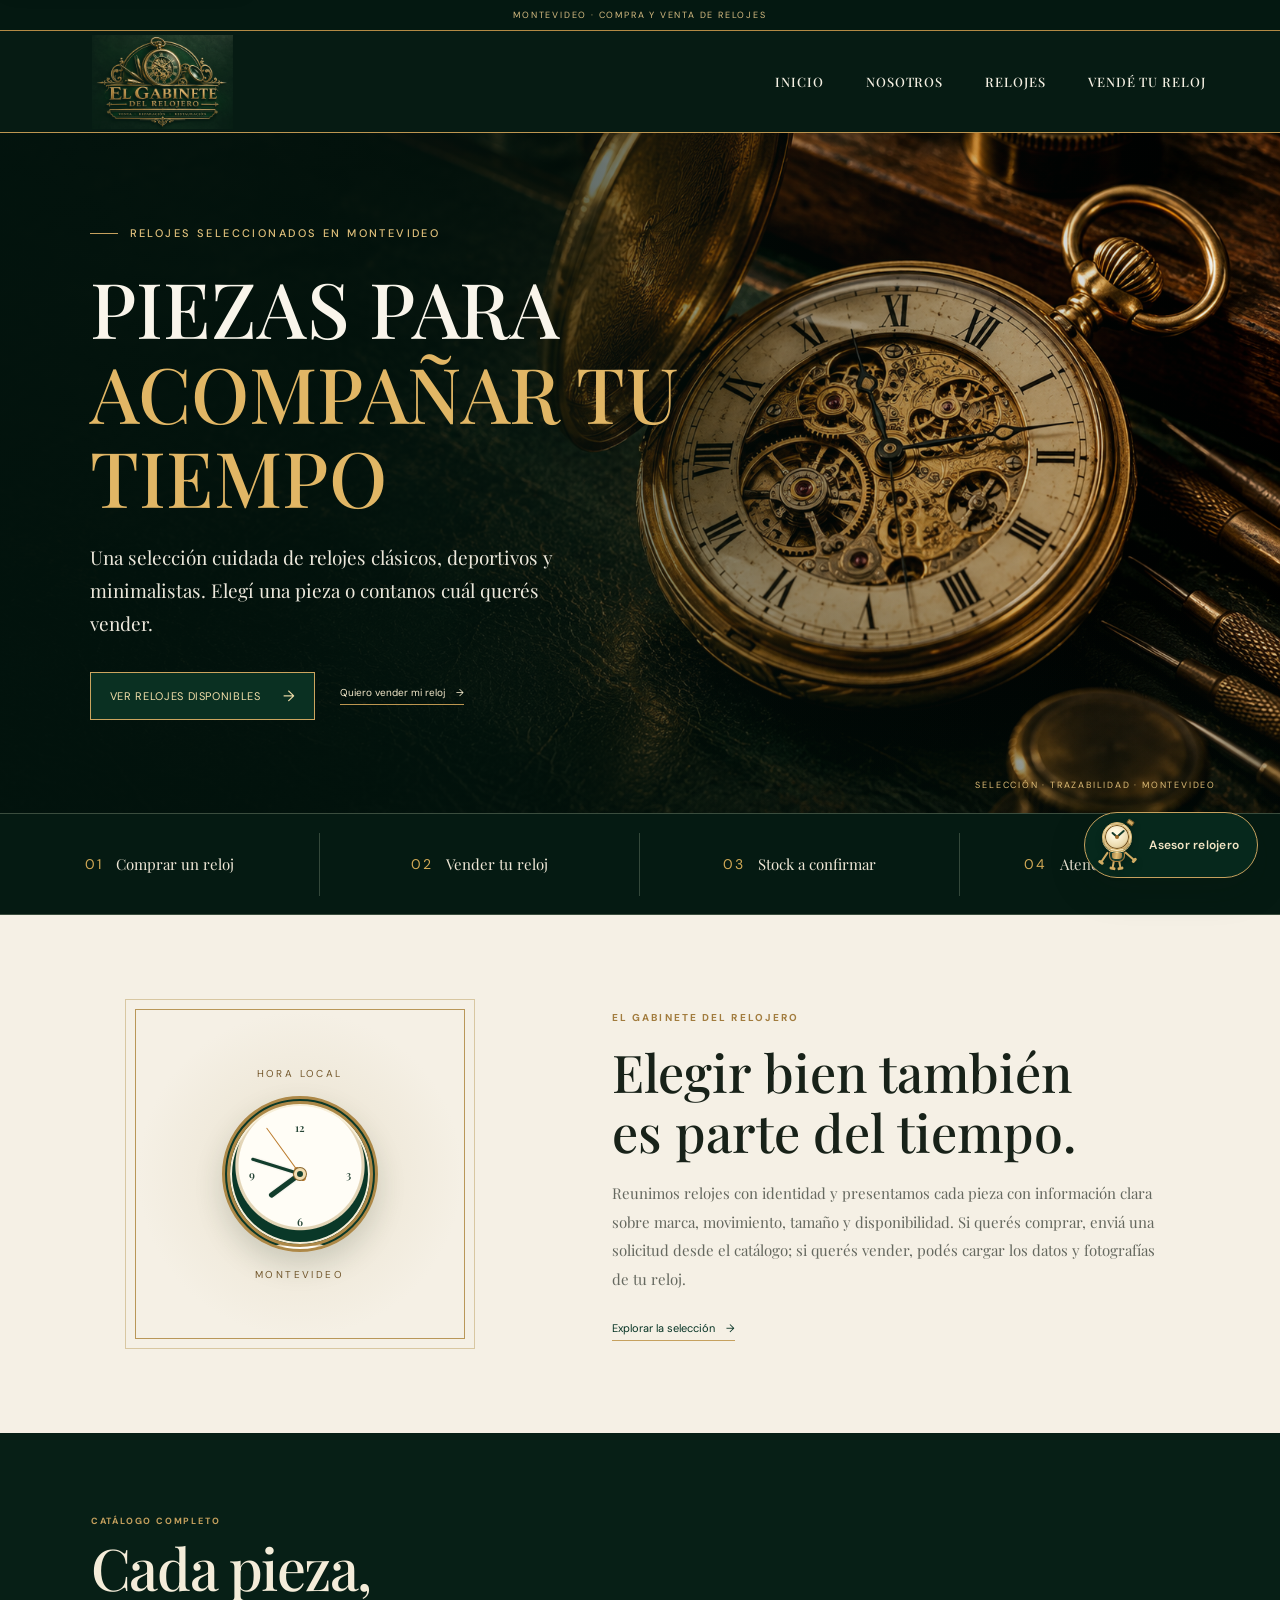
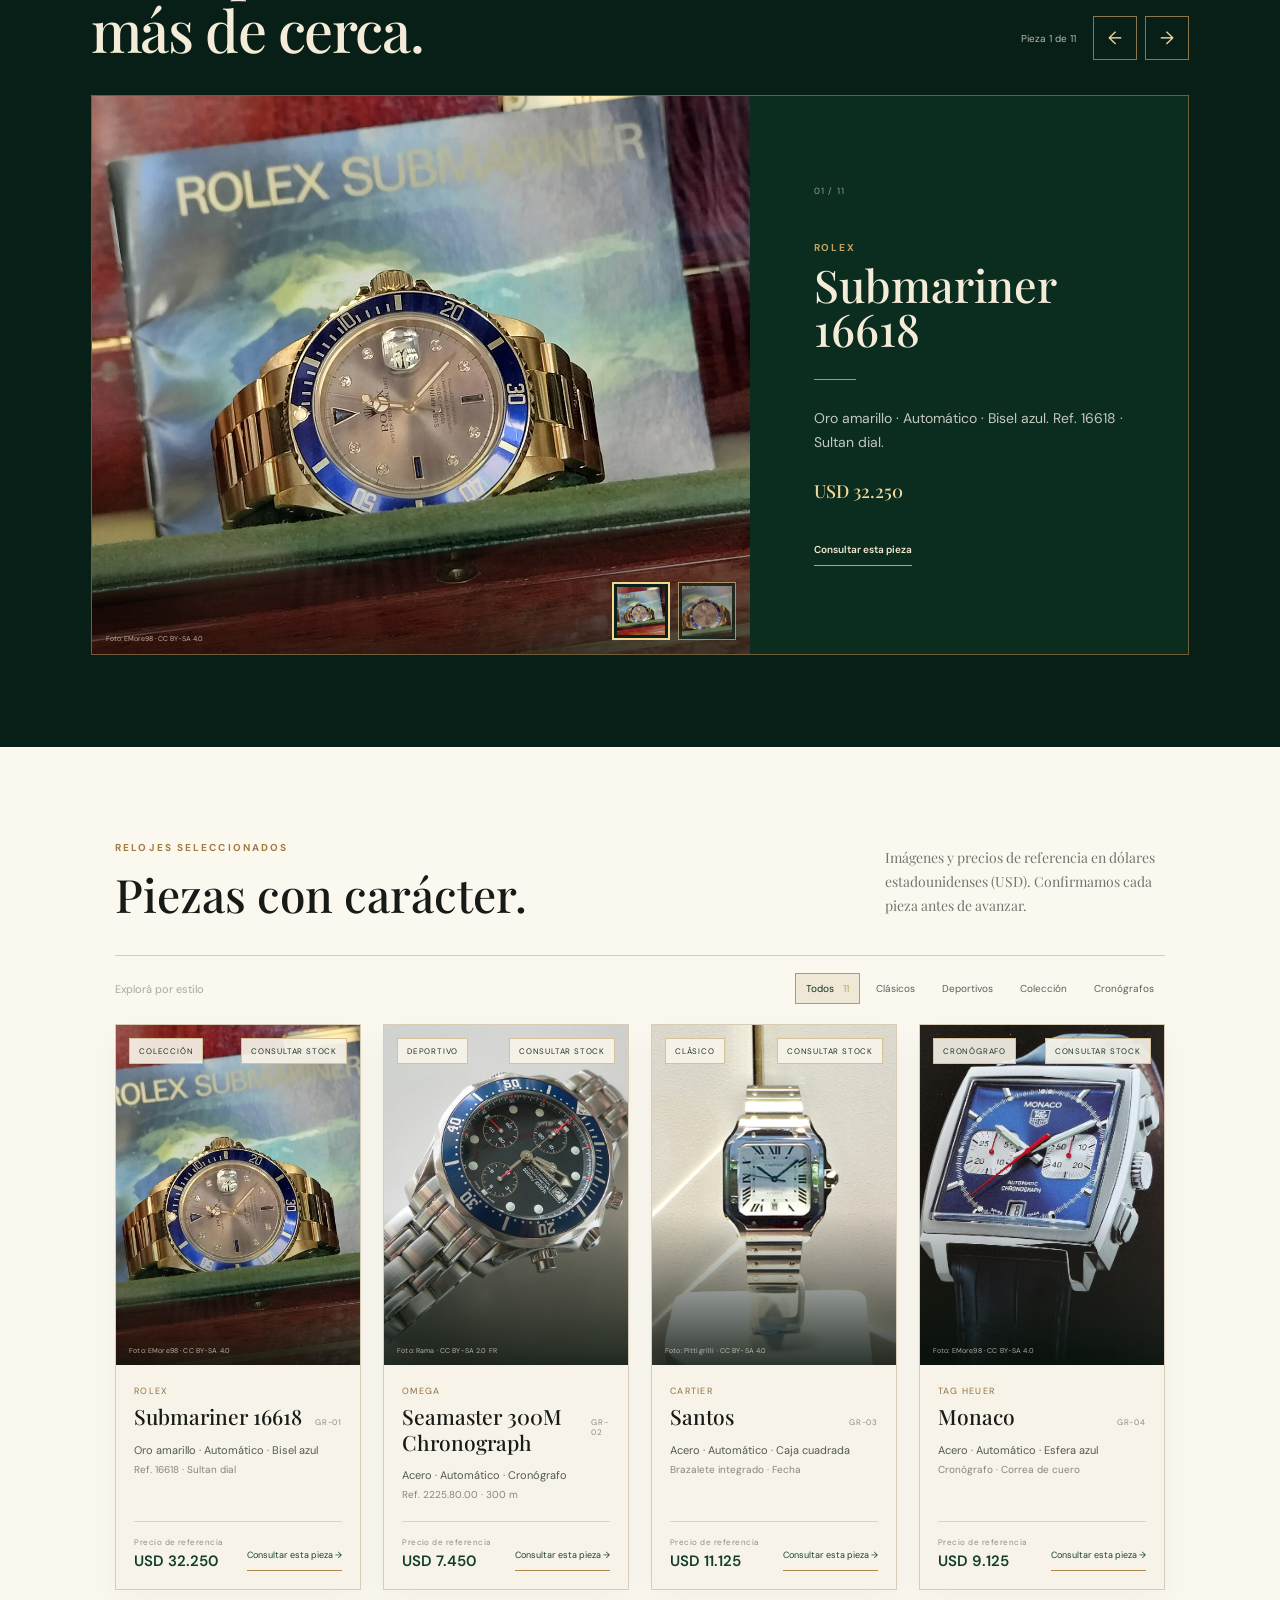
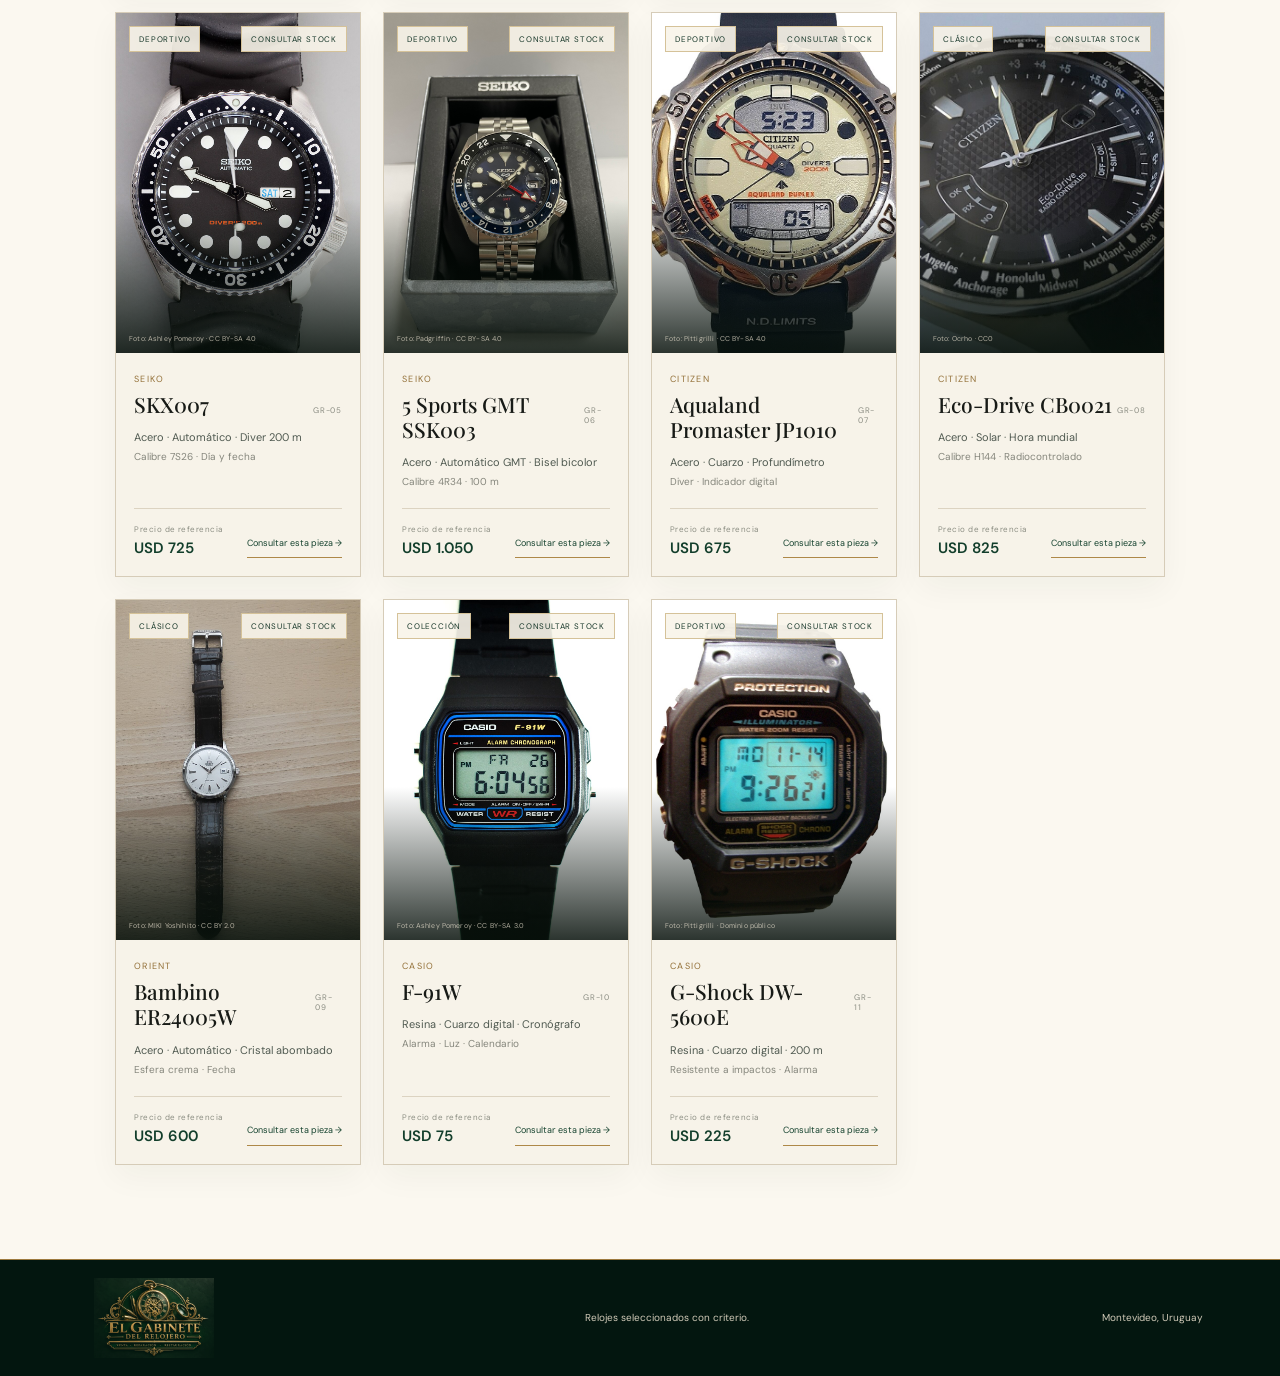
==== commit 67229c46: "Preparando despliegue en Vercel y corregir funcionamiento" ====
--- a/index.html
+++ b/index.html
@@ -59,7 +59,7 @@
       <header class="assistant-header">
         <div class="assistant-identity"><span class="clock-friend clock-friend-small" aria-hidden="true"><span class="clock-friend-crown"></span><span class="clock-friend-head"><span class="clock-friend-hour"></span><span class="clock-friend-minute"></span><span class="clock-friend-pin"></span></span><span class="clock-friend-body"></span><span class="clock-friend-arm clock-friend-arm-left"></span><span class="clock-friend-arm clock-friend-arm-right"></span><span class="clock-friend-leg clock-friend-leg-left"></span><span class="clock-friend-leg clock-friend-leg-right"></span></span><span><b id="assistant-title">El Gabinete te asesora</b><small>Asistente virtual · Montevideo</small></span></div>
         <div class="assistant-tools">
-          <button class="assistant-icon-button" id="assistant-history-toggle" type="button" aria-label="Ver conversaciones anteriores" title="Conversaciones anteriores">◷</button>
+          <button class="assistant-icon-button" id="assistant-history-toggle" type="button" aria-label="Ver conversaciones anteriores" aria-expanded="false" aria-controls="assistant-history" title="Conversaciones anteriores">◷</button>
           <button class="assistant-icon-button" id="assistant-new" type="button" aria-label="Iniciar una conversación nueva" title="Nueva conversación">＋</button>
           <button class="assistant-icon-button" id="assistant-close" type="button" aria-label="Cerrar asistente" title="Cerrar">×</button>
         </div>
